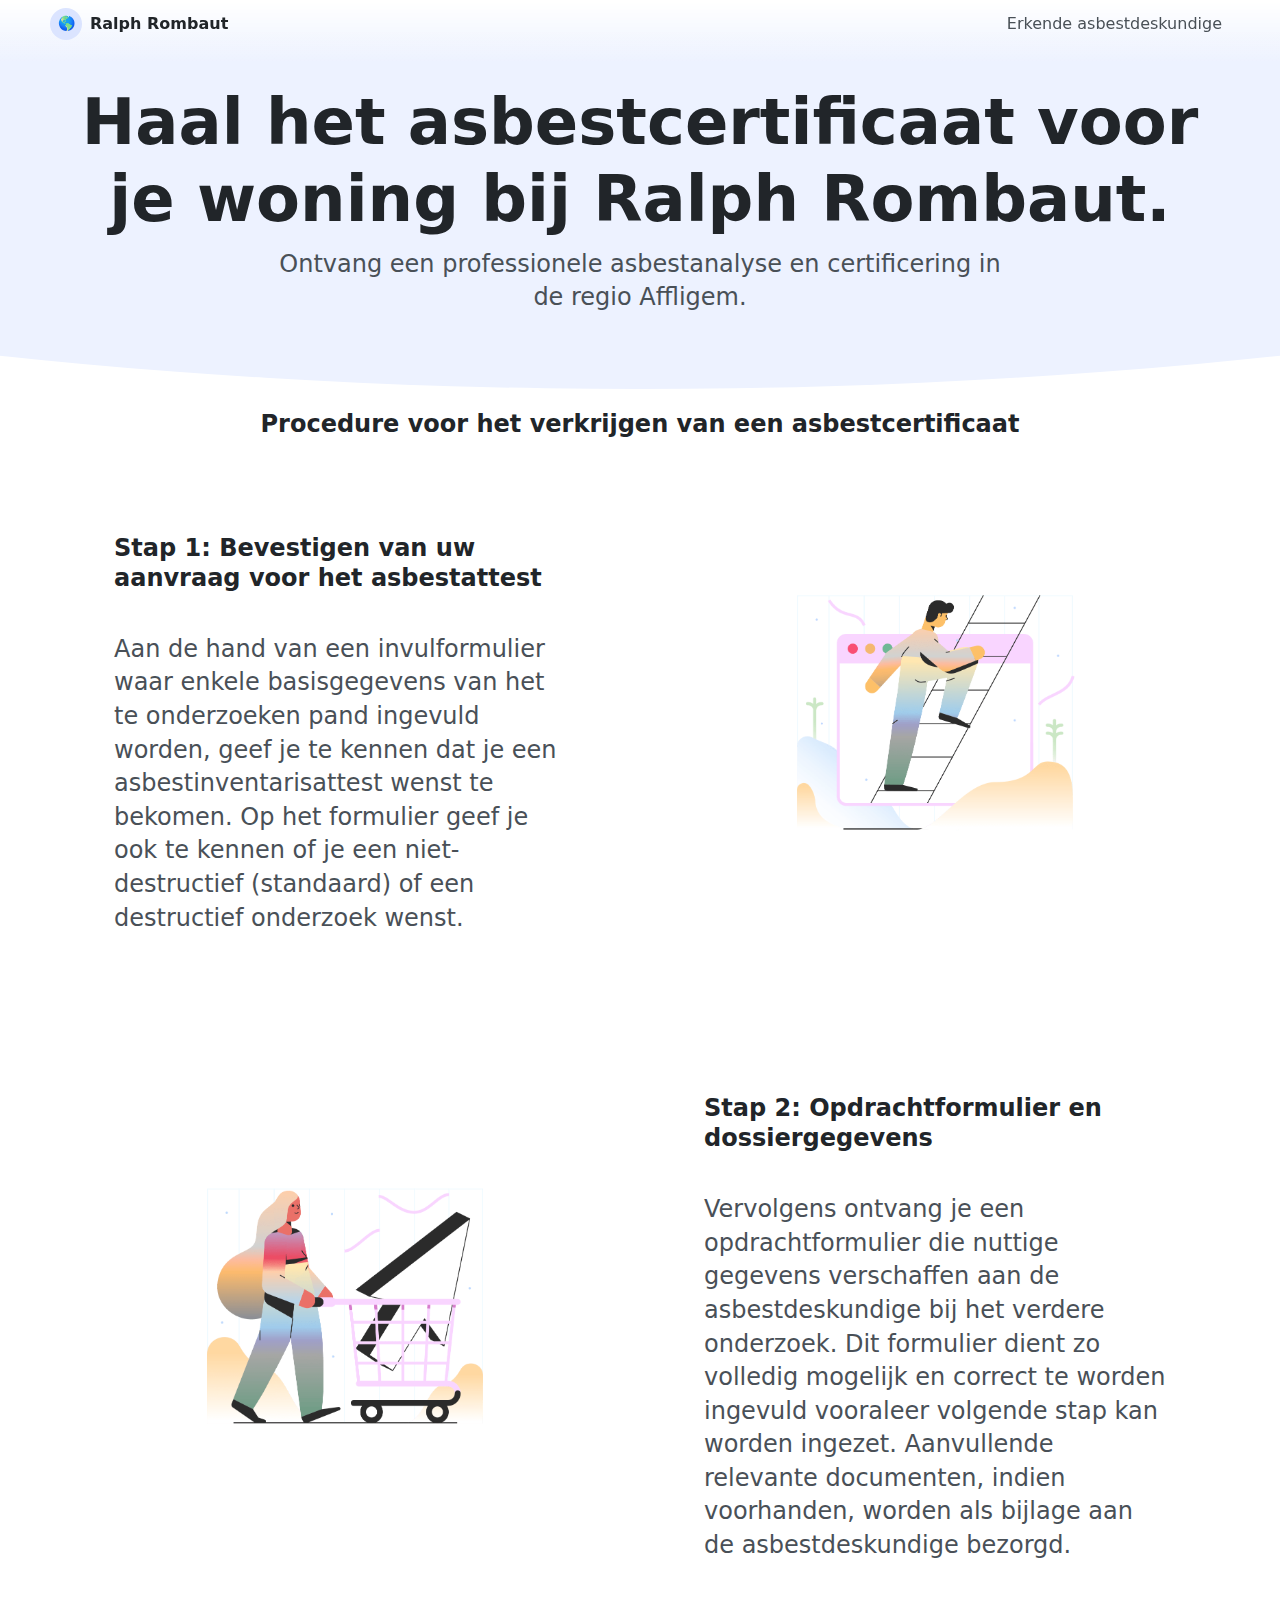
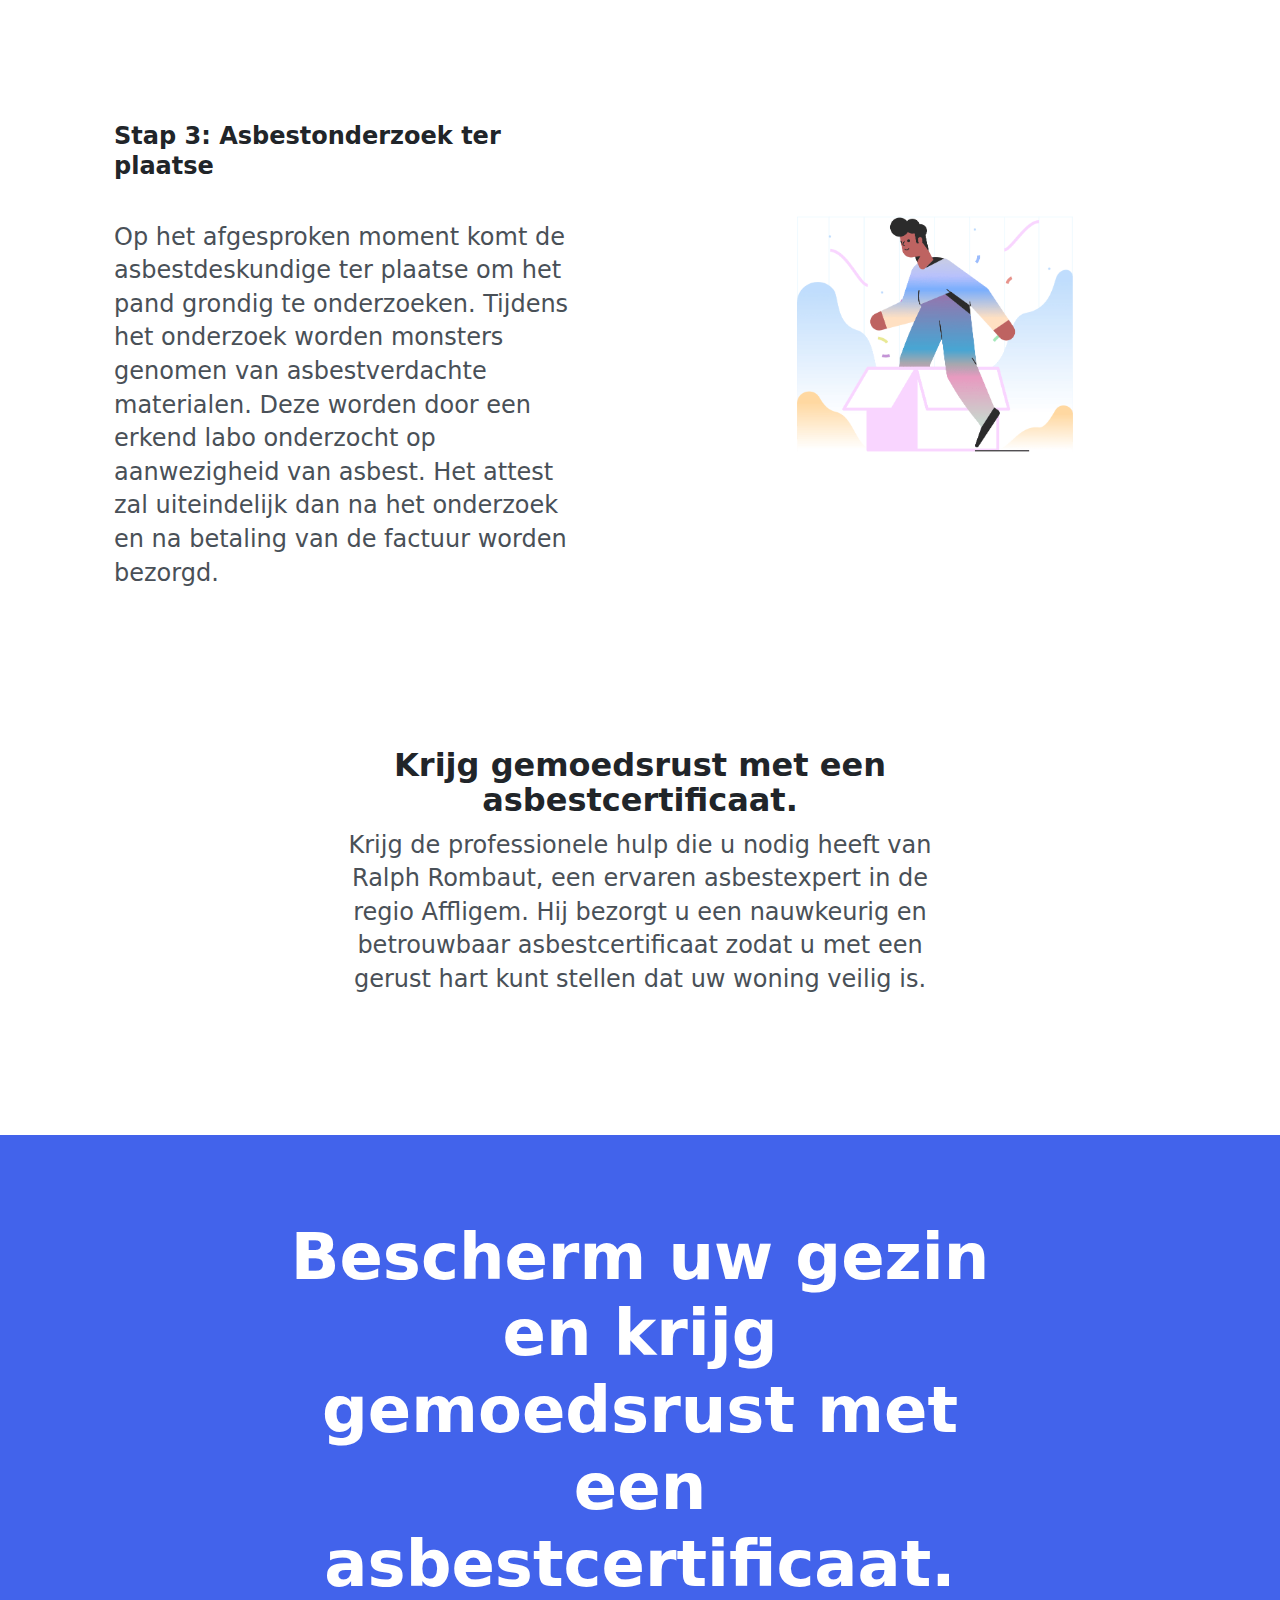
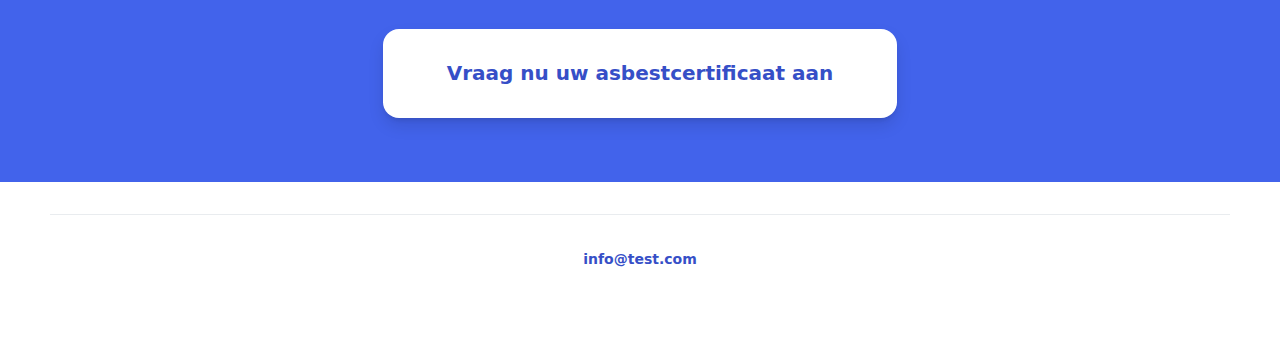
==== index.html @ 972508b3 "Initial commit" ====
<!DOCTYPE html>
<html
  data-wf-page="5ea1b995c6b4c13faa406a09"
  data-wf-site="5ea1b995c6b4c10f74406a08"
>
  <head>
    <meta charset="utf-8" />
    <title>Ralph Rombaut -- Erkende asbestdeskundige</title>
    <meta
      http-equiv="Content-Security-Policy"
      content="upgrade-insecure-requests"
    />
    <meta
      content="Ontvang een professionele asbestanalyse en certificering van een gecertificeerde deskundige in de regio Affligem."
      name="description"
    />
    <meta
      content="Ralph Rombaut -- Erkende asbestdeskundige"
      property="og:title"
    />
    <meta
      content="Ontvang een professionele asbestanalyse en certificering van een gecertificeerde deskundige in de regio Affligem."
      property="og:description"
    />
    <meta content="width=device-width, initial-scale=1" name="viewport" />
    <meta content="Webflow" name="generator" />
    <link href="./css/normalize.css" rel="stylesheet" type="text/css" />
    <link href="./css/webflow.css" rel="stylesheet" type="text/css" />
    <link
      href="./css/lander-409e35.webflow.css"
      rel="stylesheet"
      type="text/css"
    />
    <script type="text/javascript">
      !(function (o, c) {
        var n = c.documentElement,
          t = " w-mod-";
        (n.className += t + "js"),
          ("ontouchstart" in o ||
            (o.DocumentTouch && c instanceof DocumentTouch)) &&
            (n.className += t + "touch");
      })(window, document);
    </script>
    <link href="./images/favicon.png" rel="shortcut icon" type="image/x-icon" />
    <link href="./images/webclip.png" rel="apple-touch-icon" />
    <script src="js/feather.js"></script>
  </head>
  <body>
    <header class="nav">
      <div class="container">
        <div class="row items-center mb-lg">
          <div class="column align-left">
            <a href="#" aria-current="page" class="w-inline-block w--current">
              <div class="logo">
                <span class="emoji mr-md">🌎</span> Ralph Rombaut
              </div>
            </a>
          </div>
          <div class="column align-right">
            <div class="row items-center mr-md">Erkende asbestdeskundige</div>
          </div>
        </div>
      </div>
    </header>
    <div class="section overflow-hidden">
      <div class="container mt-2xl mb-2xl">
        <div class="row">
          <div class="column align-center">
            <h1 class="test-giga text-center">
              Haal het asbestcertificaat voor je woning bij Ralph Rombaut.
            </h1>
            <p class="text-lg text-center max-w-lg">
              Ontvang een professionele asbestanalyse en certificering in de
              regio Affligem.
            </p>
          </div>
        </div>
      </div>
      <div class="circle"></div>
    </div>
    <div class="section">
      <!-- <img
        src="http://api.writesonic.com/static/images/product-shot.png"
        srcset="
          http://api.writesonic.com/static/images/product-shot-p-500.png   500w,
          http://api.writesonic.com/static/images/product-shot-p-800.png   800w,
          http://api.writesonic.com/static/images/product-shot-p-1080.png 1080w,
          http://api.writesonic.com/static/images/product-shot.png        1521w
        "
        sizes="(max-width: 479px) 93vw, (max-width: 767px) 94vw, 720px"
        data-w-id="a4177896-a5e5-6c6a-0980-01ce8ea2054a"
        style="opacity: 0"
        alt=""
        class="product-shot"
      /> -->
    </div>
    <div class="section">
      <h3 class="test-lg text-center">
        Procedure voor het verkrijgen van een asbestcertificaat
      </h3>
      <div class="container">
        <div class="row items-center v-t">
          <div class="column align-left p-2xl">
            <h3 class="max-w-lg">
              Stap 1: Bevestigen van uw aanvraag voor het asbestattest
            </h3>
            <h2 class="max-w-lg"></h2>
            <p class="text-lg">
              Aan de hand van een invulformulier waar enkele basisgegevens van
              het te onderzoeken pand ingevuld worden, geef je te kennen dat je
              een asbestinventarisattest wenst te bekomen. Op het formulier geef
              je ook te kennen of je een niet-destructief (standaard) of een
              destructief onderzoek wenst.
            </p>
          </div>
          <div class="column align-center p-2xl">
            <img
              src="./images/marginalia-coming-soon.png"
              alt=""
              class="feature-card"
            />
          </div>
        </div>
        <div class="row reverse items-center v-t">
          <div class="column align-left p-2xl">
            <h3 class="max-w-lg">
              Stap 2: Opdrachtformulier en dossiergegevens
            </h3>
            <h2 class="max-w-lg"></h2>
            <p class="text-lg">
              Vervolgens ontvang je een opdrachtformulier die nuttige gegevens
              verschaffen aan de asbestdeskundige bij het verdere onderzoek. Dit
              formulier dient zo volledig mogelijk en correct te worden ingevuld
              vooraleer volgende stap kan worden ingezet. Aanvullende relevante
              documenten, indien voorhanden, worden als bijlage aan de
              asbestdeskundige bezorgd.
            </p>
          </div>
          <div class="column align-center p-2xl">
            <img
              src="./images/marginalia-online-shopping.png"
              alt=""
              class="feature-card"
            />
          </div>
        </div>
        <div class="row items-center v-t">
          <div class="column align-left p-2xl">
            <h3 class="max-w-lg">Stap 3: Asbestonderzoek ter plaatse</h3>
            <h2 class="max-w-lg"></h2>
            <p class="text-lg">
              Op het afgesproken moment komt de asbestdeskundige ter plaatse om
              het pand grondig te onderzoeken. Tijdens het onderzoek worden
              monsters genomen van asbestverdachte materialen. Deze worden door
              een erkend labo onderzocht op aanwezigheid van asbest. Het attest
              zal uiteindelijk dan na het onderzoek en na betaling van de
              factuur worden bezorgd.
            </p>
          </div>
          <div class="column align-center p-2xl">
            <img
              src="./images/marginalia-order-complete.png"
              alt=""
              class="feature-card"
            />
          </div>
        </div>
      </div>
    </div>
    <div class="section">
      <div class="container mt-2xl mb-2xl">
        <div class="row">
          <div class="column align-center">
            <h2 class="max-w-lg text-center">
              Krijg gemoedsrust met een asbestcertificaat.
            </h2>
            <p class="text-lg text-center max-w-md">
              Krijg de professionele hulp die u nodig heeft van Ralph Rombaut,
              een ervaren asbestexpert in de regio Affligem. Hij bezorgt u een
              nauwkeurig en betrouwbaar asbestcertificaat zodat u met een gerust
              hart kunt stellen dat uw woning veilig is.
            </p>
          </div>
        </div>
      </div>
    </div>
    <div class="section main mt-2xl">
      <div class="container mt-2xl mb-2xl">
        <div class="row items-center">
          <div class="column align-center">
            <h1 class="max-w-lg text-giga text-center text-white">
              Bescherm uw gezin en krijg gemoedsrust met een asbestcertificaat.
            </h1>
            <a href="offerte.html" class="button xl main white mt-lg w-button">
              Vraag nu uw asbestcertificaat aan</a
            >
          </div>
        </div>
      </div>
    </div>
    <div class="section pb-2xl-m">
      <div class="container mb-2xl">
        <div class="border-t mt-xl">
          <div class="row mt-xl v-l">
            <div class="column align-center">
              <div class="muted text-sm">
                <a href="mailto: info@test.com">info@test.com</a>
              </div>
            </div>
          </div>
        </div>
      </div>
    </div>
    <script src="./js/jquery.js" type="text/javascript"></script>
    <script src="./js/webflow.js" type="text/javascript"></script>
    <script>
      feather.replace();
    </script>
  </body>
</html>
---- css/webflow.css ----
@font-face {
  font-family: 'webflow-icons';
  src: url("[data-uri]") format('truetype');
  font-weight: normal;
  font-style: normal;
}
[class^="w-icon-"],
[class*=" w-icon-"] {
  /* use !important to prevent issues with browser extensions that change fonts */
  font-family: 'webflow-icons' !important;
  speak: none;
  font-style: normal;
  font-weight: normal;
  font-variant: normal;
  text-transform: none;
  line-height: 1;
  /* Better Font Rendering =========== */
  -webkit-font-smoothing: antialiased;
  -moz-osx-font-smoothing: grayscale;
}
.w-icon-slider-right:before {
  content: "\e600";
}
.w-icon-slider-left:before {
  content: "\e601";
}
.w-icon-nav-menu:before {
  content: "\e602";
}
.w-icon-arrow-down:before,
.w-icon-dropdown-toggle:before {
  content: "\e603";
}
.w-icon-file-upload-remove:before {
  content: "\e900";
}
.w-icon-file-upload-icon:before {
  content: "\e903";
}
* {
  -webkit-box-sizing: border-box;
  -moz-box-sizing: border-box;
  box-sizing: border-box;
}
html {
  height: 100%;
}
body {
  margin: 0;
  min-height: 100%;
  background-color: #fff;
  font-family: Arial, sans-serif;
  font-size: 14px;
  line-height: 20px;
  color: #333;
}
img {
  max-width: 100%;
  vertical-align: middle;
  display: inline-block;
}
html.w-mod-touch * {
  background-attachment: scroll !important;
}
.w-block {
  display: block;
}
.w-inline-block {
  max-width: 100%;
  display: inline-block;
}
.w-clearfix:before,
.w-clearfix:after {
  content: " ";
  display: table;
  grid-column-start: 1;
  grid-row-start: 1;
  grid-column-end: 2;
  grid-row-end: 2;
}
.w-clearfix:after {
  clear: both;
}
.w-hidden {
  display: none;
}
.w-button {
  display: inline-block;
  padding: 9px 15px;
  background-color: #3898EC;
  color: white;
  border: 0;
  line-height: inherit;
  text-decoration: none;
  cursor: pointer;
  border-radius: 0;
}
input.w-button {
  -webkit-appearance: button;
}
html[data-w-dynpage] [data-w-cloak] {
  color: transparent !important;
}
.w-webflow-badge,
.w-webflow-badge * {
  position: static;
  left: auto;
  top: auto;
  right: auto;
  bottom: auto;
  z-index: auto;
  display: block;
  visibility: visible;
  overflow: visible;
  overflow-x: visible;
  overflow-y: visible;
  box-sizing: border-box;
  width: auto;
  height: auto;
  max-height: none;
  max-width: none;
  min-height: 0;
  min-width: 0;
  margin: 0;
  padding: 0;
  float: none;
  clear: none;
  border: 0 none transparent;
  border-radius: 0;
  background: none;
  background-image: none;
  background-position: 0% 0%;
  background-size: auto auto;
  background-repeat: repeat;
  background-origin: padding-box;
  background-clip: border-box;
  background-attachment: scroll;
  background-color: transparent;
  box-shadow: none;
  opacity: 1.0;
  transform: none;
  transition: none;
  direction: ltr;
  font-family: inherit;
  font-weight: inherit;
  color: inherit;
  font-size: inherit;
  line-height: inherit;
  font-style: inherit;
  font-variant: inherit;
  text-align: inherit;
  letter-spacing: inherit;
  text-decoration: inherit;
  text-indent: 0;
  text-transform: inherit;
  list-style-type: disc;
  text-shadow: none;
  font-smoothing: auto;
  vertical-align: baseline;
  cursor: inherit;
  white-space: inherit;
  word-break: normal;
  word-spacing: normal;
  word-wrap: normal;
}
.w-webflow-badge {
  position: fixed !important;
  display: inline-block !important;
  visibility: visible !important;
  opacity: 1 !important;
  z-index: 2147483647 !important;
  top: auto !important;
  right: 12px !important;
  bottom: 12px !important;
  left: auto !important;
  color: #AAADB0 !important;
  background-color: #fff !important;
  border-radius: 3px !important;
  padding: 6px 8px 6px 6px !important;
  font-size: 12px !important;
  opacity: 1.0 !important;
  line-height: 14px !important;
  text-decoration: none !important;
  transform: none !important;
  margin: 0 !important;
  width: auto !important;
  height: auto !important;
  overflow: visible !important;
  white-space: nowrap;
  box-shadow: 0 0 0 1px rgba(0, 0, 0, 0.1), 0px 1px 3px rgba(0, 0, 0, 0.1);
  cursor: pointer;
}
.w-webflow-badge > img {
  display: inline-block !important;
  visibility: visible !important;
  opacity: 1 !important;
  vertical-align: middle !important;
}
h1,
h2,
h3,
h4,
h5,
h6 {
  font-weight: bold;
  margin-bottom: 10px;
}
h1 {
  font-size: 38px;
  line-height: 44px;
  margin-top: 20px;
}
h2 {
  font-size: 32px;
  line-height: 36px;
  margin-top: 20px;
}
h3 {
  font-size: 24px;
  line-height: 30px;
  margin-top: 20px;
}
h4 {
  font-size: 18px;
  line-height: 24px;
  margin-top: 10px;
}
h5 {
  font-size: 14px;
  line-height: 20px;
  margin-top: 10px;
}
h6 {
  font-size: 12px;
  line-height: 18px;
  margin-top: 10px;
}
p {
  margin-top: 0;
  margin-bottom: 10px;
}
blockquote {
  margin: 0 0 10px 0;
  padding: 10px 20px;
  border-left: 5px solid #E2E2E2;
  font-size: 18px;
  line-height: 22px;
}
figure {
  margin: 0;
  margin-bottom: 10px;
}
figcaption {
  margin-top: 5px;
  text-align: center;
}
ul,
ol {
  margin-top: 0px;
  margin-bottom: 10px;
  padding-left: 40px;
}
.w-list-unstyled {
  padding-left: 0;
  list-style: none;
}
.w-embed:before,
.w-embed:after {
  content: " ";
  display: table;
  grid-column-start: 1;
  grid-row-start: 1;
  grid-column-end: 2;
  grid-row-end: 2;
}
.w-embed:after {
  clear: both;
}
.w-video {
  width: 100%;
  position: relative;
  padding: 0;
}
.w-video iframe,
.w-video object,
.w-video embed {
  position: absolute;
  top: 0;
  left: 0;
  width: 100%;
  height: 100%;
}
fieldset {
  padding: 0;
  margin: 0;
  border: 0;
}
button,
html input[type="button"],
input[type="reset"] {
  border: 0;
  cursor: pointer;
  -webkit-appearance: button;
}
.w-form {
  margin: 0 0 15px;
}
.w-form-done {
  display: none;
  padding: 20px;
  text-align: center;
  background-color: #dddddd;
}
.w-form-fail {
  display: none;
  margin-top: 10px;
  padding: 10px;
  background-color: #ffdede;
}
label {
  display: block;
  margin-bottom: 5px;
  font-weight: bold;
}
.w-input,
.w-select {
  display: block;
  width: 100%;
  height: 38px;
  padding: 8px 12px;
  margin-bottom: 10px;
  font-size: 14px;
  line-height: 1.428571429;
  color: #333333;
  vertical-align: middle;
  background-color: #ffffff;
  border: 1px solid #cccccc;
}
.w-input:-moz-placeholder,
.w-select:-moz-placeholder {
  color: #999;
}
.w-input::-moz-placeholder,
.w-select::-moz-placeholder {
  color: #999;
  opacity: 1;
}
.w-input:-ms-input-placeholder,
.w-select:-ms-input-placeholder {
  color: #999;
}
.w-input::-webkit-input-placeholder,
.w-select::-webkit-input-placeholder {
  color: #999;
}
.w-input:focus,
.w-select:focus {
  border-color: #3898EC;
  outline: 0;
}
.w-input[disabled],
.w-select[disabled],
.w-input[readonly],
.w-select[readonly],
fieldset[disabled] .w-input,
fieldset[disabled] .w-select {
  cursor: not-allowed;
  background-color: #eeeeee;
}
textarea.w-input,
textarea.w-select {
  height: auto;
}
.w-select {
  background-color: #f3f3f3;
}
.w-select[multiple] {
  height: auto;
}
.w-form-label {
  display: inline-block;
  cursor: pointer;
  font-weight: normal;
  margin-bottom: 0px;
}
.w-radio {
  display: block;
  margin-bottom: 5px;
  padding-left: 20px;
}
.w-radio:before,
.w-radio:after {
  content: " ";
  display: table;
  grid-column-start: 1;
  grid-row-start: 1;
  grid-column-end: 2;
  grid-row-end: 2;
}
.w-radio:after {
  clear: both;
}
.w-radio-input {
  margin: 4px 0 0;
  margin-top: 1px \9;
  line-height: normal;
  float: left;
  margin-left: -20px;
}
.w-radio-input {
  margin-top: 3px;
}
.w-file-upload {
  display: block;
  margin-bottom: 10px;
}
.w-file-upload-input {
  width: 0.1px;
  height: 0.1px;
  opacity: 0;
  overflow: hidden;
  position: absolute;
  z-index: -100;
}
.w-file-upload-default,
.w-file-upload-uploading,
.w-file-upload-success {
  display: inline-block;
  color: #333333;
}
.w-file-upload-error {
  display: block;
  margin-top: 10px;
}
.w-file-upload-default.w-hidden,
.w-file-upload-uploading.w-hidden,
.w-file-upload-error.w-hidden,
.w-file-upload-success.w-hidden {
  display: none;
}
.w-file-upload-uploading-btn {
  display: flex;
  font-size: 14px;
  font-weight: normal;
  cursor: pointer;
  margin: 0;
  padding: 8px 12px;
  border: 1px solid #cccccc;
  background-color: #fafafa;
}
.w-file-upload-file {
  display: flex;
  flex-grow: 1;
  justify-content: space-between;
  margin: 0;
  padding: 8px 9px 8px 11px;
  border: 1px solid #cccccc;
  background-color: #fafafa;
}
.w-file-upload-file-name {
  font-size: 14px;
  font-weight: normal;
  display: block;
}
.w-file-remove-link {
  margin-top: 3px;
  margin-left: 10px;
  width: auto;
  height: auto;
  padding: 3px;
  display: block;
  cursor: pointer;
}
.w-icon-file-upload-remove {
  margin: auto;
  font-size: 10px;
}
.w-file-upload-error-msg {
  display: inline-block;
  color: #ea384c;
  padding: 2px 0;
}
.w-file-upload-info {
  display: inline-block;
  line-height: 38px;
  padding: 0 12px;
}
.w-file-upload-label {
  display: inline-block;
  font-size: 14px;
  font-weight: normal;
  cursor: pointer;
  margin: 0;
  padding: 8px 12px;
  border: 1px solid #cccccc;
  background-color: #fafafa;
}
.w-icon-file-upload-icon,
.w-icon-file-upload-uploading {
  display: inline-block;
  margin-right: 8px;
  width: 20px;
}
.w-icon-file-upload-uploading {
  height: 20px;
}
.w-container {
  margin-left: auto;
  margin-right: auto;
  max-width: 940px;
}
.w-container:before,
.w-container:after {
  content: " ";
  display: table;
  grid-column-start: 1;
  grid-row-start: 1;
  grid-column-end: 2;
  grid-row-end: 2;
}
.w-container:after {
  clear: both;
}
.w-container .w-row {
  margin-left: -10px;
  margin-right: -10px;
}
.w-row:before,
.w-row:after {
  content: " ";
  display: table;
  grid-column-start: 1;
  grid-row-start: 1;
  grid-column-end: 2;
  grid-row-end: 2;
}
.w-row:after {
  clear: both;
}
.w-row .w-row {
  margin-left: 0;
  margin-right: 0;
}
.w-col {
  position: relative;
  float: left;
  width: 100%;
  min-height: 1px;
  padding-left: 10px;
  padding-right: 10px;
}
.w-col .w-col {
  padding-left: 0;
  padding-right: 0;
}
.w-col-1 {
  width: 8.33333333%;
}
.w-col-2 {
  width: 16.66666667%;
}
.w-col-3 {
  width: 25%;
}
.w-col-4 {
  width: 33.33333333%;
}
.w-col-5 {
  width: 41.66666667%;
}
.w-col-6 {
  width: 50%;
}
.w-col-7 {
  width: 58.33333333%;
}
.w-col-8 {
  width: 66.66666667%;
}
.w-col-9 {
  width: 75%;
}
.w-col-10 {
  width: 83.33333333%;
}
.w-col-11 {
  width: 91.66666667%;
}
.w-col-12 {
  width: 100%;
}
.w-hidden-main {
  display: none !important;
}
@media screen and (max-width: 991px) {
  .w-container {
    max-width: 728px;
  }
  .w-hidden-main {
    display: inherit !important;
  }
  .w-hidden-medium {
    display: none !important;
  }
  .w-col-medium-1 {
    width: 8.33333333%;
  }
  .w-col-medium-2 {
    width: 16.66666667%;
  }
  .w-col-medium-3 {
    width: 25%;
  }
  .w-col-medium-4 {
    width: 33.33333333%;
  }
  .w-col-medium-5 {
    width: 41.66666667%;
  }
  .w-col-medium-6 {
    width: 50%;
  }
  .w-col-medium-7 {
    width: 58.33333333%;
  }
  .w-col-medium-8 {
    width: 66.66666667%;
  }
  .w-col-medium-9 {
    width: 75%;
  }
  .w-col-medium-10 {
    width: 83.33333333%;
  }
  .w-col-medium-11 {
    width: 91.66666667%;
  }
  .w-col-medium-12 {
    width: 100%;
  }
  .w-col-stack {
    width: 100%;
    left: auto;
    right: auto;
  }
}
@media screen and (max-width: 767px) {
  .w-hidden-main {
    display: inherit !important;
  }
  .w-hidden-medium {
    display: inherit !important;
  }
  .w-hidden-small {
    display: none !important;
  }
  .w-row,
  .w-container .w-row {
    margin-left: 0;
    margin-right: 0;
  }
  .w-col {
    width: 100%;
    left: auto;
    right: auto;
  }
  .w-col-small-1 {
    width: 8.33333333%;
  }
  .w-col-small-2 {
    width: 16.66666667%;
  }
  .w-col-small-3 {
    width: 25%;
  }
  .w-col-small-4 {
    width: 33.33333333%;
  }
  .w-col-small-5 {
    width: 41.66666667%;
  }
  .w-col-small-6 {
    width: 50%;
  }
  .w-col-small-7 {
    width: 58.33333333%;
  }
  .w-col-small-8 {
    width: 66.66666667%;
  }
  .w-col-small-9 {
    width: 75%;
  }
  .w-col-small-10 {
    width: 83.33333333%;
  }
  .w-col-small-11 {
    width: 91.66666667%;
  }
  .w-col-small-12 {
    width: 100%;
  }
}
@media screen and (max-width: 479px) {
  .w-container {
    max-width: none;
  }
  .w-hidden-main {
    display: inherit !important;
  }
  .w-hidden-medium {
    display: inherit !important;
  }
  .w-hidden-small {
    display: inherit !important;
  }
  .w-hidden-tiny {
    display: none !important;
  }
  .w-col {
    width: 100%;
  }
  .w-col-tiny-1 {
    width: 8.33333333%;
  }
  .w-col-tiny-2 {
    width: 16.66666667%;
  }
  .w-col-tiny-3 {
    width: 25%;
  }
  .w-col-tiny-4 {
    width: 33.33333333%;
  }
  .w-col-tiny-5 {
    width: 41.66666667%;
  }
  .w-col-tiny-6 {
    width: 50%;
  }
  .w-col-tiny-7 {
    width: 58.33333333%;
  }
  .w-col-tiny-8 {
    width: 66.66666667%;
  }
  .w-col-tiny-9 {
    width: 75%;
  }
  .w-col-tiny-10 {
    width: 83.33333333%;
  }
  .w-col-tiny-11 {
    width: 91.66666667%;
  }
  .w-col-tiny-12 {
    width: 100%;
  }
}
.w-widget {
  position: relative;
}
.w-widget-map {
  width: 100%;
  height: 400px;
}
.w-widget-map label {
  width: auto;
  display: inline;
}
.w-widget-map img {
  max-width: inherit;
}
.w-widget-map .gm-style-iw {
  text-align: center;
}
.w-widget-map .gm-style-iw > button {
  display: none !important;
}
.w-widget-twitter {
  overflow: hidden;
}
.w-widget-twitter-count-shim {
  display: inline-block;
  vertical-align: top;
  position: relative;
  width: 28px;
  height: 20px;
  text-align: center;
  background: white;
  border: #758696 solid 1px;
  border-radius: 3px;
}
.w-widget-twitter-count-shim * {
  pointer-events: none;
  -webkit-user-select: none;
  -moz-user-select: none;
  -ms-user-select: none;
  user-select: none;
}
.w-widget-twitter-count-shim .w-widget-twitter-count-inner {
  position: relative;
  font-size: 15px;
  line-height: 12px;
  text-align: center;
  color: #999;
  font-family: serif;
}
.w-widget-twitter-count-shim .w-widget-twitter-count-clear {
  position: relative;
  display: block;
}
.w-widget-twitter-count-shim.w--large {
  width: 36px;
  height: 28px;
}
.w-widget-twitter-count-shim.w--large .w-widget-twitter-count-inner {
  font-size: 18px;
  line-height: 18px;
}
.w-widget-twitter-count-shim:not(.w--vertical) {
  margin-left: 5px;
  margin-right: 8px;
}
.w-widget-twitter-count-shim:not(.w--vertical).w--large {
  margin-left: 6px;
}
.w-widget-twitter-count-shim:not(.w--vertical):before,
.w-widget-twitter-count-shim:not(.w--vertical):after {
  top: 50%;
  left: 0;
  border: solid transparent;
  content: " ";
  height: 0;
  width: 0;
  position: absolute;
  pointer-events: none;
}
.w-widget-twitter-count-shim:not(.w--vertical):before {
  border-color: rgba(117, 134, 150, 0);
  border-right-color: #5d6c7b;
  border-width: 4px;
  margin-left: -9px;
  margin-top: -4px;
}
.w-widget-twitter-count-shim:not(.w--vertical).w--large:before {
  border-width: 5px;
  margin-left: -10px;
  margin-top: -5px;
}
.w-widget-twitter-count-shim:not(.w--vertical):after {
  border-color: rgba(255, 255, 255, 0);
  border-right-color: white;
  border-width: 4px;
  margin-left: -8px;
  margin-top: -4px;
}
.w-widget-twitter-count-shim:not(.w--vertical).w--large:after {
  border-width: 5px;
  margin-left: -9px;
  margin-top: -5px;
}
.w-widget-twitter-count-shim.w--vertical {
  width: 61px;
  height: 33px;
  margin-bottom: 8px;
}
.w-widget-twitter-count-shim.w--vertical:before,
.w-widget-twitter-count-shim.w--vertical:after {
  top: 100%;
  left: 50%;
  border: solid transparent;
  content: " ";
  height: 0;
  width: 0;
  position: absolute;
  pointer-events: none;
}
.w-widget-twitter-count-shim.w--vertical:before {
  border-color: rgba(117, 134, 150, 0);
  border-top-color: #5d6c7b;
  border-width: 5px;
  margin-left: -5px;
}
.w-widget-twitter-count-shim.w--vertical:after {
  border-color: rgba(255, 255, 255, 0);
  border-top-color: white;
  border-width: 4px;
  margin-left: -4px;
}
.w-widget-twitter-count-shim.w--vertical .w-widget-twitter-count-inner {
  font-size: 18px;
  line-height: 22px;
}
.w-widget-twitter-count-shim.w--vertical.w--large {
  width: 76px;
}
.w-widget-gplus {
  overflow: hidden;
}
.w-background-video {
  position: relative;
  overflow: hidden;
  height: 500px;
  color: white;
}
.w-background-video > video {
  background-size: cover;
  background-position: 50% 50%;
  position: absolute;
  margin: auto;
  width: 100%;
  height: 100%;
  right: -100%;
  bottom: -100%;
  top: -100%;
  left: -100%;
  object-fit: cover;
  z-index: -100;
}
.w-background-video > video::-webkit-media-controls-start-playback-button {
  display: none !important;
  -webkit-appearance: none;
}
.w-slider {
  position: relative;
  height: 300px;
  text-align: center;
  background: #dddddd;
  clear: both;
  -webkit-tap-highlight-color: rgba(0, 0, 0, 0);
  tap-highlight-color: rgba(0, 0, 0, 0);
}
.w-slider-mask {
  position: relative;
  display: block;
  overflow: hidden;
  z-index: 1;
  left: 0;
  right: 0;
  height: 100%;
  white-space: nowrap;
}
.w-slide {
  position: relative;
  display: inline-block;
  vertical-align: top;
  width: 100%;
  height: 100%;
  white-space: normal;
  text-align: left;
}
.w-slider-nav {
  position: absolute;
  z-index: 2;
  top: auto;
  right: 0;
  bottom: 0;
  left: 0;
  margin: auto;
  padding-top: 10px;
  height: 40px;
  text-align: center;
  -webkit-tap-highlight-color: rgba(0, 0, 0, 0);
  tap-highlight-color: rgba(0, 0, 0, 0);
}
.w-slider-nav.w-round > div {
  border-radius: 100%;
}
.w-slider-nav.w-num > div {
  width: auto;
  height: auto;
  padding: 0.2em 0.5em;
  font-size: inherit;
  line-height: inherit;
}
.w-slider-nav.w-shadow > div {
  box-shadow: 0 0 3px rgba(51, 51, 51, 0.4);
}
.w-slider-nav-invert {
  color: #fff;
}
.w-slider-nav-invert > div {
  background-color: rgba(34, 34, 34, 0.4);
}
.w-slider-nav-invert > div.w-active {
  background-color: #222;
}
.w-slider-dot {
  position: relative;
  display: inline-block;
  width: 1em;
  height: 1em;
  background-color: rgba(255, 255, 255, 0.4);
  cursor: pointer;
  margin: 0 3px 0.5em;
  transition: background-color 100ms, color 100ms;
}
.w-slider-dot.w-active {
  background-color: #fff;
}
.w-slider-arrow-left,
.w-slider-arrow-right {
  position: absolute;
  width: 80px;
  top: 0;
  right: 0;
  bottom: 0;
  left: 0;
  margin: auto;
  cursor: pointer;
  overflow: hidden;
  color: white;
  font-size: 40px;
  -webkit-tap-highlight-color: rgba(0, 0, 0, 0);
  tap-highlight-color: rgba(0, 0, 0, 0);
  -webkit-user-select: none;
  -moz-user-select: none;
  -ms-user-select: none;
  user-select: none;
}
.w-slider-arrow-left [class^="w-icon-"],
.w-slider-arrow-right [class^="w-icon-"],
.w-slider-arrow-left [class*=" w-icon-"],
.w-slider-arrow-right [class*=" w-icon-"] {
  position: absolute;
}
.w-slider-arrow-left {
  z-index: 3;
  right: auto;
}
.w-slider-arrow-right {
  z-index: 4;
  left: auto;
}
.w-icon-slider-left,
.w-icon-slider-right {
  top: 0;
  right: 0;
  bottom: 0;
  left: 0;
  margin: auto;
  width: 1em;
  height: 1em;
}
.w-dropdown {
  display: inline-block;
  position: relative;
  text-align: left;
  margin-left: auto;
  margin-right: auto;
  z-index: 900;
}
.w-dropdown-btn,
.w-dropdown-toggle,
.w-dropdown-link {
  position: relative;
  vertical-align: top;
  text-decoration: none;
  color: #222222;
  padding: 20px;
  text-align: left;
  margin-left: auto;
  margin-right: auto;
  white-space: nowrap;
}
.w-dropdown-toggle {
  -webkit-user-select: none;
  -moz-user-select: none;
  -ms-user-select: none;
  user-select: none;
  display: inline-block;
  cursor: pointer;
  padding-right: 40px;
}
.w-icon-dropdown-toggle {
  position: absolute;
  top: 0;
  right: 0;
  bottom: 0;
  margin: auto;
  margin-right: 20px;
  width: 1em;
  height: 1em;
}
.w-dropdown-list {
  position: absolute;
  background: #dddddd;
  display: none;
  min-width: 100%;
}
.w-dropdown-list.w--open {
  display: block;
}
.w-dropdown-link {
  padding: 10px 20px;
  display: block;
  color: #222222;
}
.w-dropdown-link.w--current {
  color: #0082f3;
}
@media screen and (max-width: 767px) {
  .w-nav-brand {
    padding-left: 10px;
  }
}
/**
 * ## Note
 * Safari (on both iOS and OS X) does not handle viewport units (vh, vw) well.
 * For example percentage units do not work on descendants of elements that
 * have any dimensions expressed in viewport units. It also doesn’t handle them at
 * all in `calc()`.
 */
/**
 * Wrapper around all lightbox elements
 *
 * 1. Since the lightbox can receive focus, IE also gives it an outline.
 * 2. Fixes flickering on Chrome when a transition is in progress
 *    underneath the lightbox.
 */
.w-lightbox-backdrop {
  color: #000;
  cursor: auto;
  font-family: serif;
  font-size: medium;
  font-style: normal;
  font-variant: normal;
  font-weight: normal;
  letter-spacing: normal;
  line-height: normal;
  list-style: disc;
  text-align: start;
  text-indent: 0;
  text-shadow: none;
  text-transform: none;
  visibility: visible;
  white-space: normal;
  word-break: normal;
  word-spacing: normal;
  word-wrap: normal;
  position: fixed;
  top: 0;
  right: 0;
  bottom: 0;
  left: 0;
  color: #fff;
  font-family: "Helvetica Neue", Helvetica, Ubuntu, "Segoe UI", Verdana, sans-serif;
  font-size: 17px;
  line-height: 1.2;
  font-weight: 300;
  text-align: center;
  background: rgba(0, 0, 0, 0.9);
  z-index: 2000;
  outline: 0;
  /* 1 */
  opacity: 0;
  -webkit-user-select: none;
  -moz-user-select: none;
  -ms-user-select: none;
  -webkit-tap-highlight-color: transparent;
  -webkit-transform: translate(0, 0);
  /* 2 */
}
/**
 * Neat trick to bind the rubberband effect to our canvas instead of the whole
 * document on iOS. It also prevents a bug that causes the document underneath to scroll.
 */
.w-lightbox-backdrop,
.w-lightbox-container {
  height: 100%;
  overflow: auto;
  -webkit-overflow-scrolling: touch;
}
.w-lightbox-content {
  position: relative;
  height: 100vh;
  overflow: hidden;
}
.w-lightbox-view {
  position: absolute;
  width: 100vw;
  height: 100vh;
  opacity: 0;
}
.w-lightbox-view:before {
  content: "";
  height: 100vh;
}
/* .w-lightbox-content */
.w-lightbox-group,
.w-lightbox-group .w-lightbox-view,
.w-lightbox-group .w-lightbox-view:before {
  height: 86vh;
}
.w-lightbox-frame,
.w-lightbox-view:before {
  display: inline-block;
  vertical-align: middle;
}
/*
 * 1. Remove default margin set by user-agent on the <figure> element.
 */
.w-lightbox-figure {
  position: relative;
  margin: 0;
  /* 1 */
}
.w-lightbox-group .w-lightbox-figure {
  cursor: pointer;
}
/**
 * IE adds image dimensions as width and height attributes on the IMG tag,
 * but we need both width and height to be set to auto to enable scaling.
 */
.w-lightbox-img {
  width: auto;
  height: auto;
  max-width: none;
}
/**
 * 1. Reset if style is set by user on "All Images"
 */
.w-lightbox-image {
  display: block;
  float: none;
  /* 1 */
  max-width: 100vw;
  max-height: 100vh;
}
.w-lightbox-group .w-lightbox-image {
  max-height: 86vh;
}
.w-lightbox-caption {
  position: absolute;
  right: 0;
  bottom: 0;
  left: 0;
  padding: .5em 1em;
  background: rgba(0, 0, 0, 0.4);
  text-align: left;
  text-overflow: ellipsis;
  white-space: nowrap;
  overflow: hidden;
}
.w-lightbox-embed {
  position: absolute;
  top: 0;
  right: 0;
  bottom: 0;
  left: 0;
  width: 100%;
  height: 100%;
}
.w-lightbox-control {
  position: absolute;
  top: 0;
  width: 4em;
  background-size: 24px;
  background-repeat: no-repeat;
  background-position: center;
  cursor: pointer;
  -webkit-transition: all .3s;
  transition: all .3s;
}
.w-lightbox-left {
  display: none;
  bottom: 0;
  left: 0;
  /* <svg xmlns="http://www.w3.org/2000/svg" viewBox="-20 0 24 40" width="24" height="40"><g transform="rotate(45)"><path d="m0 0h5v23h23v5h-28z" opacity=".4"/><path d="m1 1h3v23h23v3h-26z" fill="#fff"/></g></svg> */
  background-image: url("[data-uri]");
}
.w-lightbox-right {
  display: none;
  right: 0;
  bottom: 0;
  /* <svg xmlns="http://www.w3.org/2000/svg" viewBox="-4 0 24 40" width="24" height="40"><g transform="rotate(45)"><path d="m0-0h28v28h-5v-23h-23z" opacity=".4"/><path d="m1 1h26v26h-3v-23h-23z" fill="#fff"/></g></svg> */
  background-image: url("[data-uri]");
}
/*
 * Without specifying the with and height inside the SVG, all versions of IE render the icon too small.
 * The bug does not seem to manifest itself if the elements are tall enough such as the above arrows.
 * (http://stackoverflow.com/questions/16092114/background-size-differs-in-internet-explorer)
 */
.w-lightbox-close {
  right: 0;
  height: 2.6em;
  /* <svg xmlns="http://www.w3.org/2000/svg" viewBox="-4 0 18 17" width="18" height="17"><g transform="rotate(45)"><path d="m0 0h7v-7h5v7h7v5h-7v7h-5v-7h-7z" opacity=".4"/><path d="m1 1h7v-7h3v7h7v3h-7v7h-3v-7h-7z" fill="#fff"/></g></svg> */
  background-image: url("[data-uri]");
  background-size: 18px;
}
/**
 * 1. All IE versions add extra space at the bottom without this.
 */
.w-lightbox-strip {
  position: absolute;
  bottom: 0;
  left: 0;
  right: 0;
  padding: 0 1vh;
  line-height: 0;
  /* 1 */
  white-space: nowrap;
  overflow-x: auto;
  overflow-y: hidden;
}
/*
 * 1. We use content-box to avoid having to do `width: calc(10vh + 2vw)`
 *    which doesn’t work in Safari anyway.
 * 2. Chrome renders images pixelated when switching to GPU. Making sure
 *    the parent is also rendered on the GPU (by setting translate3d for
 *    example) fixes this behavior.
 */
.w-lightbox-item {
  display: inline-block;
  width: 10vh;
  padding: 2vh 1vh;
  box-sizing: content-box;
  /* 1 */
  cursor: pointer;
  -webkit-transform: translate3d(0, 0, 0);
  /* 2 */
}
.w-lightbox-active {
  opacity: .3;
}
.w-lightbox-thumbnail {
  position: relative;
  height: 10vh;
  background: #222;
  overflow: hidden;
}
.w-lightbox-thumbnail-image {
  position: absolute;
  top: 0;
  left: 0;
}
.w-lightbox-thumbnail .w-lightbox-tall {
  top: 50%;
  width: 100%;
  -webkit-transform: translate(0, -50%);
  -ms-transform: translate(0, -50%);
  transform: translate(0, -50%);
}
.w-lightbox-thumbnail .w-lightbox-wide {
  left: 50%;
  height: 100%;
  -webkit-transform: translate(-50%, 0);
  -ms-transform: translate(-50%, 0);
  transform: translate(-50%, 0);
}
/*
 * Spinner
 *
 * Absolute pixel values are used to avoid rounding errors that would cause
 * the white spinning element to be misaligned with the track.
 */
.w-lightbox-spinner {
  position: absolute;
  top: 50%;
  left: 50%;
  box-sizing: border-box;
  width: 40px;
  height: 40px;
  margin-top: -20px;
  margin-left: -20px;
  border: 5px solid rgba(0, 0, 0, 0.4);
  border-radius: 50%;
  -webkit-animation: spin .8s infinite linear;
  animation: spin .8s infinite linear;
}
.w-lightbox-spinner:after {
  content: "";
  position: absolute;
  top: -4px;
  right: -4px;
  bottom: -4px;
  left: -4px;
  border: 3px solid transparent;
  border-bottom-color: #fff;
  border-radius: 50%;
}
/*
 * Utility classes
 */
.w-lightbox-hide {
  display: none;
}
.w-lightbox-noscroll {
  overflow: hidden;
}
@media (min-width: 768px) {
  .w-lightbox-content {
    height: 96vh;
    margin-top: 2vh;
  }
  .w-lightbox-view,
  .w-lightbox-view:before {
    height: 96vh;
  }
  /* .w-lightbox-content */
  .w-lightbox-group,
  .w-lightbox-group .w-lightbox-view,
  .w-lightbox-group .w-lightbox-view:before {
    height: 84vh;
  }
  .w-lightbox-image {
    max-width: 96vw;
    max-height: 96vh;
  }
  .w-lightbox-group .w-lightbox-image {
    max-width: 82.3vw;
    max-height: 84vh;
  }
  .w-lightbox-left,
  .w-lightbox-right {
    display: block;
    opacity: .5;
  }
  .w-lightbox-close {
    opacity: .8;
  }
  .w-lightbox-control:hover {
    opacity: 1;
  }
}
.w-lightbox-inactive,
.w-lightbox-inactive:hover {
  opacity: 0;
}
.w-richtext:before,
.w-richtext:after {
  content: " ";
  display: table;
  grid-column-start: 1;
  grid-row-start: 1;
  grid-column-end: 2;
  grid-row-end: 2;
}
.w-richtext:after {
  clear: both;
}
.w-richtext[contenteditable="true"]:before,
.w-richtext[contenteditable="true"]:after {
  white-space: initial;
}
.w-richtext ol,
.w-richtext ul {
  overflow: hidden;
}
.w-richtext .w-richtext-figure-selected.w-richtext-figure-type-video div:after,
.w-richtext .w-richtext-figure-selected[data-rt-type="video"] div:after {
  outline: 2px solid #2895f7;
}
.w-richtext .w-richtext-figure-selected.w-richtext-figure-type-image div,
.w-richtext .w-richtext-figure-selected[data-rt-type="image"] div {
  outline: 2px solid #2895f7;
}
.w-richtext figure.w-richtext-figure-type-video > div:after,
.w-richtext figure[data-rt-type="video"] > div:after {
  content: '';
  position: absolute;
  display: none;
  left: 0;
  top: 0;
  right: 0;
  bottom: 0;
}
.w-richtext figure {
  position: relative;
  max-width: 60%;
}
.w-richtext figure > div:before {
  cursor: default!important;
}
.w-richtext figure img {
  width: 100%;
}
.w-richtext figure figcaption.w-richtext-figcaption-placeholder {
  opacity: 0.6;
}
.w-richtext figure div {
  /* fix incorrectly sized selection border in the data manager */
  font-size: 0px;
  color: transparent;
}
.w-richtext figure.w-richtext-figure-type-image,
.w-richtext figure[data-rt-type="image"] {
  display: table;
}
.w-richtext figure.w-richtext-figure-type-image > div,
.w-richtext figure[data-rt-type="image"] > div {
  display: inline-block;
}
.w-richtext figure.w-richtext-figure-type-image > figcaption,
.w-richtext figure[data-rt-type="image"] > figcaption {
  display: table-caption;
  caption-side: bottom;
}
.w-richtext figure.w-richtext-figure-type-video,
.w-richtext figure[data-rt-type="video"] {
  width: 60%;
  height: 0;
}
.w-richtext figure.w-richtext-figure-type-video iframe,
.w-richtext figure[data-rt-type="video"] iframe {
  position: absolute;
  top: 0;
  left: 0;
  width: 100%;
  height: 100%;
}
.w-richtext figure.w-richtext-figure-type-video > div,
.w-richtext figure[data-rt-type="video"] > div {
  width: 100%;
}
.w-richtext figure.w-richtext-align-center {
  margin-right: auto;
  margin-left: auto;
  clear: both;
}
.w-richtext figure.w-richtext-align-center.w-richtext-figure-type-image > div,
.w-richtext figure.w-richtext-align-center[data-rt-type="image"] > div {
  max-width: 100%;
}
.w-richtext figure.w-richtext-align-normal {
  clear: both;
}
.w-richtext figure.w-richtext-align-fullwidth {
  width: 100%;
  max-width: 100%;
  text-align: center;
  clear: both;
  display: block;
  margin-right: auto;
  margin-left: auto;
}
.w-richtext figure.w-richtext-align-fullwidth > div {
  display: inline-block;
  /* padding-bottom is used for aspect ratios in video figures
      we want the div to inherit that so hover/selection borders in the designer-canvas
      fit right*/
  padding-bottom: inherit;
}
.w-richtext figure.w-richtext-align-fullwidth > figcaption {
  display: block;
}
.w-richtext figure.w-richtext-align-floatleft {
  float: left;
  margin-right: 15px;
  clear: none;
}
.w-richtext figure.w-richtext-align-floatright {
  float: right;
  margin-left: 15px;
  clear: none;
}
.w-nav {
  position: relative;
  background: #dddddd;
  z-index: 1000;
}
.w-nav:before,
.w-nav:after {
  content: " ";
  display: table;
  grid-column-start: 1;
  grid-row-start: 1;
  grid-column-end: 2;
  grid-row-end: 2;
}
.w-nav:after {
  clear: both;
}
.w-nav-brand {
  position: relative;
  float: left;
  text-decoration: none;
  color: #333333;
}
.w-nav-link {
  position: relative;
  display: inline-block;
  vertical-align: top;
  text-decoration: none;
  color: #222222;
  padding: 20px;
  text-align: left;
  margin-left: auto;
  margin-right: auto;
}
.w-nav-link.w--current {
  color: #0082f3;
}
.w-nav-menu {
  position: relative;
  float: right;
}
[data-nav-menu-open] {
  display: block !important;
  position: absolute;
  top: 100%;
  left: 0;
  right: 0;
  background: #C8C8C8;
  text-align: center;
  overflow: visible;
  min-width: 200px;
}
.w--nav-link-open {
  display: block;
  position: relative;
}
.w-nav-overlay {
  position: absolute;
  overflow: hidden;
  display: none;
  top: 100%;
  left: 0;
  right: 0;
  width: 100%;
}
.w-nav-overlay [data-nav-menu-open] {
  top: 0;
}
.w-nav[data-animation="over-left"] .w-nav-overlay {
  width: auto;
}
.w-nav[data-animation="over-left"] .w-nav-overlay,
.w-nav[data-animation="over-left"] [data-nav-menu-open] {
  right: auto;
  z-index: 1;
  top: 0;
}
.w-nav[data-animation="over-right"] .w-nav-overlay {
  width: auto;
}
.w-nav[data-animation="over-right"] .w-nav-overlay,
.w-nav[data-animation="over-right"] [data-nav-menu-open] {
  left: auto;
  z-index: 1;
  top: 0;
}
.w-nav-button {
  position: relative;
  float: right;
  padding: 18px;
  font-size: 24px;
  display: none;
  cursor: pointer;
  -webkit-tap-highlight-color: rgba(0, 0, 0, 0);
  tap-highlight-color: rgba(0, 0, 0, 0);
  -webkit-user-select: none;
  -moz-user-select: none;
  -ms-user-select: none;
  user-select: none;
}
.w-nav-button.w--open {
  background-color: #C8C8C8;
  color: white;
}
.w-nav[data-collapse="all"] .w-nav-menu {
  display: none;
}
.w-nav[data-collapse="all"] .w-nav-button {
  display: block;
}
.w--nav-dropdown-open {
  display: block;
}
.w--nav-dropdown-toggle-open {
  display: block;
}
.w--nav-dropdown-list-open {
  position: static;
}
@media screen and (max-width: 991px) {
  .w-nav[data-collapse="medium"] .w-nav-menu {
    display: none;
  }
  .w-nav[data-collapse="medium"] .w-nav-button {
    display: block;
  }
}
@media screen and (max-width: 767px) {
  .w-nav[data-collapse="small"] .w-nav-menu {
    display: none;
  }
  .w-nav[data-collapse="small"] .w-nav-button {
    display: block;
  }
  .w-nav-brand {
    padding-left: 10px;
  }
}
@media screen and (max-width: 479px) {
  .w-nav[data-collapse="tiny"] .w-nav-menu {
    display: none;
  }
  .w-nav[data-collapse="tiny"] .w-nav-button {
    display: block;
  }
}
.w-tabs {
  position: relative;
}
.w-tabs:before,
.w-tabs:after {
  content: " ";
  display: table;
  grid-column-start: 1;
  grid-row-start: 1;
  grid-column-end: 2;
  grid-row-end: 2;
}
.w-tabs:after {
  clear: both;
}
.w-tab-menu {
  position: relative;
}
.w-tab-link {
  position: relative;
  display: inline-block;
  vertical-align: top;
  text-decoration: none;
  padding: 9px 30px;
  text-align: left;
  cursor: pointer;
  color: #222222;
  background-color: #dddddd;
}
.w-tab-link.w--current {
  background-color: #C8C8C8;
}
.w-tab-link:focus {
  outline: 0;
}
.w-tab-content {
  position: relative;
  display: block;
  overflow: hidden;
}
.w-tab-pane {
  position: relative;
  display: none;
}
.w--tab-active {
  display: block;
}
@media screen and (max-width: 479px) {
  .w-tab-link {
    display: block;
  }
}
.w-ix-emptyfix:after {
  content: "";
}
@keyframes spin {
  0% {
    transform: rotate(0deg);
  }
  100% {
    transform: rotate(360deg);
  }
}
.w-dyn-empty {
  padding: 10px;
  background-color: #dddddd;
}
.w-dyn-hide {
  display: none !important;
}
.w-dyn-bind-empty {
  display: none !important;
}
.w-condition-invisible {
  display: none !important;
}
---- css/lander-409e35.webflow.css ----
body {
  font-family: system-ui, -apple-system, BlinkMacSystemFont, 'Segoe UI', Roboto, Oxygen, Ubuntu, Cantarell, 'Fira Sans', 'Droid Sans', 'Helvetica Neue', sans-serif;
  color: #495057;
  font-size: 16px;
  line-height: 160%;
}

h1 {
  margin-top: 20px;
  margin-bottom: 10px;
  color: #212529;
  line-height: 120%;
  font-weight: 700;
}

h2 {
  margin-top: 20px;
  margin-bottom: 10px;
  color: #212529;
  font-size: 32px;
  line-height: 110%;
  font-weight: 700;
}

h3 {
  margin-top: 20px;
  margin-bottom: 10px;
  color: #212529;
  font-size: 24px;
  line-height: 125%;
  font-weight: 700;
}

h4 {
  margin-top: 10px;
  margin-bottom: 10px;
  color: #212529;
  font-size: 18px;
  line-height: 140%;
  font-weight: 700;
}

h5 {
  margin-top: 10px;
  margin-bottom: 10px;
  font-size: 14px;
  line-height: 20px;
  font-weight: bold;
}

h6 {
  margin-top: 10px;
  margin-bottom: 10px;
  font-size: 12px;
  line-height: 18px;
  font-weight: 700;
  letter-spacing: 0.4px;
  text-transform: uppercase;
}

a {
  -webkit-transition: all 500ms cubic-bezier(.19, 1, .22, 1);
  transition: all 500ms cubic-bezier(.19, 1, .22, 1);
  color: #364fc7;
  font-weight: 600;
  text-decoration: none;
}

.header {
  display: -webkit-box;
  display: -webkit-flex;
  display: -ms-flexbox;
  display: flex;
  -webkit-box-orient: vertical;
  -webkit-box-direction: normal;
  -webkit-flex-direction: column;
  -ms-flex-direction: column;
  flex-direction: column;
  -webkit-box-align: center;
  -webkit-align-items: center;
  -ms-flex-align: center;
  align-items: center;
}

.container {
  position: relative;
  z-index: 1;
  width: 100%;
  max-width: 1180px;
}

.row {
  display: -webkit-box;
  display: -webkit-flex;
  display: -ms-flexbox;
  display: flex;
}

.row.items-center {
  -webkit-box-align: center;
  -webkit-align-items: center;
  -ms-flex-align: center;
  align-items: center;
}

.row.justify-center {
  -webkit-box-pack: center;
  -webkit-justify-content: center;
  -ms-flex-pack: center;
  justify-content: center;
}

.row.reverse {
  -webkit-box-orient: horizontal;
  -webkit-box-direction: reverse;
  -webkit-flex-direction: row-reverse;
  -ms-flex-direction: row-reverse;
  flex-direction: row-reverse;
}

.row.wrap {
  -webkit-flex-wrap: wrap;
  -ms-flex-wrap: wrap;
  flex-wrap: wrap;
}

.column {
  display: -webkit-box;
  display: -webkit-flex;
  display: -ms-flexbox;
  display: flex;
  -webkit-box-orient: vertical;
  -webkit-box-direction: normal;
  -webkit-flex-direction: column;
  -ms-flex-direction: column;
  flex-direction: column;
  -webkit-box-flex: 1;
  -webkit-flex: 1;
  -ms-flex: 1;
  flex: 1;
}

.column.align-left {
  display: -webkit-box;
  display: -webkit-flex;
  display: -ms-flexbox;
  display: flex;
  -webkit-box-align: start;
  -webkit-align-items: flex-start;
  -ms-flex-align: start;
  align-items: flex-start;
}

.column.align-right {
  -webkit-box-align: end;
  -webkit-align-items: flex-end;
  -ms-flex-align: end;
  align-items: flex-end;
}

.column.align-center {
  -webkit-box-align: center;
  -webkit-align-items: center;
  -ms-flex-align: center;
  align-items: center;
}

.logo {
  display: -webkit-box;
  display: -webkit-flex;
  display: -ms-flexbox;
  display: flex;
  height: 32px;
  -webkit-box-align: center;
  -webkit-align-items: center;
  -ms-flex-align: center;
  align-items: center;
  color: #212529;
}

.emoji {
  display: -webkit-box;
  display: -webkit-flex;
  display: -ms-flexbox;
  display: flex;
  width: 32px;
  height: 32px;
  padding: 8px;
  -webkit-box-pack: center;
  -webkit-justify-content: center;
  -ms-flex-pack: center;
  justify-content: center;
  -webkit-box-align: center;
  -webkit-align-items: center;
  -ms-flex-align: center;
  align-items: center;
  border-radius: 100px;
  background-color: #dbe4ff;
  font-size: 14px;
}

.emoji.lg {
  width: 64px;
  height: 64px;
  padding-top: 11px;
  font-size: 36px;
}

.mr-sm {
  margin-right: 4px;
}

.mb-sm {
  margin-bottom: 4px;
}

.mt-sm {
  margin-top: 4px;
}

.ml-sm {
  margin-left: 4px;
}

.mr-md {
  margin-right: 8px;
}

.ml-md {
  margin-left: 8px;
}

.mt-md {
  margin-top: 8px;
}

.mb-md {
  margin-bottom: 8px;
}

.mr-lg {
  margin-right: 16px;
}

.mb-lg {
  margin-bottom: 16px;
}

.mt-lg {
  margin-top: 16px;
}

.ml-lg {
  margin-left: 16px;
}

.mr-xl {
  margin-right: 32px;
}

.mb-xl {
  margin-bottom: 32px;
}

.mt-xl {
  margin-top: 32px;
}

.ml-xl {
  margin-left: 32px;
}

.ml-2xl {
  margin-left: 64px;
}

.mb-2xl {
  margin-bottom: 64px;
}

.mr-2xl {
  margin-right: 64px;
}

.mt-2xl {
  margin-top: 64px;
}

.ml-3xl {
  margin-left: 128px;
}

.mb-3xl {
  margin-bottom: 128px;
}

.mr-3xl {
  margin-right: 128px;
}

.mt-3xl {
  margin-top: 128px;
}

.p-sm {
  padding: 4px;
}

.p-md {
  padding: 8px;
}

.p-lg {
  padding: 16px;
}

.p-xl {
  padding: 32px;
}

.button {
  display: -webkit-box;
  display: -webkit-flex;
  display: -ms-flexbox;
  display: flex;
  padding: 8px 16px;
  -webkit-box-pack: center;
  -webkit-justify-content: center;
  -ms-flex-pack: center;
  justify-content: center;
  -webkit-box-align: center;
  -webkit-align-items: center;
  -ms-flex-align: center;
  align-items: center;
  border-radius: 8px;
  background-color: #edf2ff;
  color: #364fc7;
  font-weight: 600;
}

.button:hover {
  -webkit-transform: translate(0px, -2px);
  -ms-transform: translate(0px, -2px);
  transform: translate(0px, -2px);
}

.button.main {
  background-color: #4263eb;
  box-shadow: 0 4px 4px -2px rgba(0, 0, 0, 0.1), 0 8px 16px 0 rgba(0, 0, 0, 0.1);
  color: #fff;
}

.button.lg {
  padding: 16px 32px;
}

.button.sm {
  padding: 4px 8px;
}

.button.xl {
  padding: 32px 64px;
  border-radius: 16px;
  font-size: 20px;
}

.button.xl.main.white {
  background-color: #fff;
  color: #364fc7;
}

.icon {
  display: -webkit-box;
  display: -webkit-flex;
  display: -ms-flexbox;
  display: flex;
  width: 24px;
  height: 24px;
  -webkit-box-pack: center;
  -webkit-justify-content: center;
  -ms-flex-pack: center;
  justify-content: center;
  -webkit-box-align: center;
  -webkit-align-items: center;
  -ms-flex-align: center;
  align-items: center;
  opacity: 0.6;
}

.icon.sm {
  width: 16px;
  height: 16px;
}

.ml-md-n {
  margin-left: -8px;
}

.ml-sm-n {
  margin-left: -4px;
}

.ml-lg-n {
  margin-left: -16px;
}

.mr-sm-n {
  margin-right: -4px;
}

.mr-md-n {
  margin-right: -8px;
}

.mr-lg-n {
  margin-right: -16px;
}

.mt-sm-n {
  margin-top: 4px;
}

.mt-md-n {
  margin-top: -8px;
}

.mt-lg-n {
  margin-top: -16px;
}

.mb-sm-n {
  margin-bottom: 4px;
}

.mb-md-n {
  margin-bottom: -8px;
}

.mb-lg-n {
  margin-bottom: 16px;
}

.u {
  border-bottom: 2px solid #bac8ff;
  line-height: 100%;
}

.u:hover {
  border-bottom-color: #748ffc;
}

.section {
  position: relative;
  display: -webkit-box;
  display: -webkit-flex;
  display: -ms-flexbox;
  display: flex;
  padding-right: 16px;
  padding-left: 16px;
  -webkit-box-orient: vertical;
  -webkit-box-direction: normal;
  -webkit-flex-direction: column;
  -ms-flex-direction: column;
  flex-direction: column;
  -webkit-box-pack: center;
  -webkit-justify-content: center;
  -ms-flex-pack: center;
  justify-content: center;
  -webkit-box-align: center;
  -webkit-align-items: center;
  -ms-flex-align: center;
  align-items: center;
}

.section.overflow-hidden {
  overflow: hidden;
}

.section.main {
  background-color: #4263eb;
  color: #fff;
}

.bg-white {
  background-color: #fff;
}

.bg-gradient {
  background-image: -webkit-gradient(linear, left top, left bottom, color-stop(25%, #fff), to(hsla(0, 0%, 100%, 0)));
  background-image: linear-gradient(180deg, #fff 25%, hsla(0, 0%, 100%, 0));
}

.text-giga {
  font-size: 64px;
}

.max-w-md {
  max-width: 620px;
}

.text-center {
  text-align: center;
}

.max-w-lg {
  max-width: 740px;
}

.text-lg {
  font-size: 24px;
  line-height: 140%;
}

.links {
  position: fixed;
  left: 0%;
  top: auto;
  right: auto;
  bottom: 0%;
  z-index: 50;
  display: -webkit-box;
  display: -webkit-flex;
  display: -ms-flexbox;
  display: flex;
  padding: 8px;
}

.links.right {
  left: auto;
  top: auto;
  right: 0%;
  bottom: 0%;
}

.text-sm {
  font-size: 14px;
}

.muted {
  color: #868e96;
}

.nav {
  position: fixed;
  z-index: 100;
  display: -webkit-box;
  display: -webkit-flex;
  display: -ms-flexbox;
  display: flex;
  width: 100%;
  padding: 8px 16px;
  -webkit-box-pack: center;
  -webkit-justify-content: center;
  -ms-flex-pack: center;
  justify-content: center;
  -webkit-box-align: center;
  -webkit-align-items: center;
  -ms-flex-align: center;
  align-items: center;
  background-image: -webkit-gradient(linear, left top, left bottom, from(#fff), to(hsla(0, 0%, 100%, 0)));
  background-image: linear-gradient(180deg, #fff, hsla(0, 0%, 100%, 0));
}

.buffer {
  -webkit-box-flex: 1;
  -webkit-flex: 1;
  -ms-flex: 1;
  flex: 1;
}

.slack {
  -webkit-box-flex: 1;
  -webkit-flex: 1;
  -ms-flex: 1;
  flex: 1;
}

.product-hunt {
  -webkit-box-flex: 1;
  -webkit-flex: 1;
  -ms-flex: 1;
  flex: 1;
  -webkit-transform: scale(1.2);
  -ms-transform: scale(1.2);
  transform: scale(1.2);
}

.airbnb {
  -webkit-box-flex: 1;
  -webkit-flex: 1;
  -ms-flex: 1;
  flex: 1;
}

.circle {
  position: absolute;
  left: 0%;
  top: auto;
  right: 0%;
  bottom: 0%;
  width: 300%;
  height: 300%;
  margin-left: -100%;
  border-radius: 100%;
  background-color: #edf2ff;
}

.mt-2xl-n {
  margin-top: -64px;
}

.product-shot {
  width: 100%;
  max-width: 720px;
  margin-top: -64px;
  border-radius: 8px;
  box-shadow: 0 32px 64px -16px rgba(0, 0, 0, 0.1);
}

.p-2xl {
  padding: 64px;
}

.feature-card {
  width: 320px;
}

.text-white {
  color: #fff;
}

.faded {
  opacity: 0.5;
}

.border-t {
  border-top: 1px solid #e9ecef;
}

.dropdown-toggle {
  padding: 0px;
}

.dropdown-list {
  left: 0%;
  top: auto;
  right: 0%;
  bottom: 0%;
}

.dropdown-list.w--open {
  bottom: 40px;
  overflow: hidden;
  border-radius: 16px;
  background-color: #fff;
  box-shadow: 0 2px 4px 0 rgba(0, 0, 0, 0.1), 0 8px 16px -4px rgba(0, 0, 0, 0.1);
}

.dropdown-link {
  color: #364fc7;
}

.dropdown-link:hover {
  background-color: #edf2ff;
}

.avatar {
  width: 24px;
  height: 24px;
  border-radius: 100px;
}

.profile-link {
  display: -webkit-box;
  display: -webkit-flex;
  display: -ms-flexbox;
  display: flex;
  padding: 4px 8px 4px 4px;
  -webkit-box-align: center;
  -webkit-align-items: center;
  -ms-flex-align: center;
  align-items: center;
  border-radius: 19px;
  background-color: #fff;
  box-shadow: 0 2px 4px 0 rgba(0, 0, 0, 0.1), 0 8px 16px 0 rgba(0, 0, 0, 0.1);
  color: #495057;
  font-size: 12px;
  font-weight: 400;
}

.profile-link:hover {
  -webkit-transform: translate(0px, -2px);
  -ms-transform: translate(0px, -2px);
  transform: translate(0px, -2px);
}

._w-full {
  width: 100%;
}

._w-25 {
  width: 25%;
}

._w-20 {
  width: 20%;
}

._w-33 {
  width: 33.333333333333336%;
}

._w-50 {
  width: 50%;
}

.logo-container {
  display: -webkit-box;
  display: -webkit-flex;
  display: -ms-flexbox;
  display: flex;
  height: 52px;
  padding-right: 16px;
  padding-left: 16px;
  -webkit-box-pack: center;
  -webkit-justify-content: center;
  -ms-flex-pack: center;
  justify-content: center;
  -webkit-box-align: center;
  -webkit-align-items: center;
  -ms-flex-align: center;
  align-items: center;
  -webkit-box-flex: 1;
  -webkit-flex: 1;
  -ms-flex: 1;
  flex: 1;
}

.logo-container.ph {
  padding-right: 20px;
  padding-left: 20px;
}

.test-giga {
  font-size: 64px;
}

@media screen and (max-width: 991px) {
  .row.v-t {
    -webkit-box-orient: vertical;
    -webkit-box-direction: normal;
    -webkit-flex-direction: column;
    -ms-flex-direction: column;
    flex-direction: column;
  }
  .column.align-left.p-2xl {
    -webkit-box-flex: 0;
    -webkit-flex: 0 0 auto;
    -ms-flex: 0 0 auto;
    flex: 0 0 auto;
  }
  .column.align-center.p-2xl {
    -webkit-box-flex: 0;
    -webkit-flex: 0 0 auto;
    -ms-flex: 0 0 auto;
    flex: 0 0 auto;
  }
}

@media screen and (max-width: 767px) {
  .row.mt-xl.v-l {
    -webkit-box-align: start;
    -webkit-align-items: flex-start;
    -ms-flex-align: start;
    align-items: flex-start;
  }
  .row.v-l {
    -webkit-box-orient: vertical;
    -webkit-box-direction: normal;
    -webkit-flex-direction: column;
    -ms-flex-direction: column;
    flex-direction: column;
  }
  .column.align-left {
    -webkit-box-flex: 0;
    -webkit-flex: 0 0 auto;
    -ms-flex: 0 0 auto;
    flex: 0 0 auto;
  }
  .max-w-lg.mb-xl.footer-header {
    margin-top: 32px;
    margin-bottom: 16px;
  }
  .intercom.ml-lg.mr-lg {
    max-height: 23px;
  }
  .buffer.ml-lg.mr-lg {
    max-height: 15px;
  }
  .slack.ml-lg.mr-lg {
    max-height: 15px;
  }
  .product-hunt.ml-lg.mr-lg {
    max-height: 19px;
  }
  .airbnb.ml-lg.mr-lg {
    max-height: 21px;
    margin-right: 8px;
    margin-left: 8px;
  }
  .logo-container {
    width: 33.3336%;
    padding-right: 29px;
    padding-left: 29px;
    -webkit-box-flex: 0;
    -webkit-flex: 0 0 auto;
    -ms-flex: 0 0 auto;
    flex: 0 0 auto;
  }
}

@media screen and (max-width: 479px) {
  .container.mt-3xl.mb-3xl {
    margin-top: 64px;
  }
  .row.v-m {
    -webkit-box-orient: vertical;
    -webkit-box-direction: normal;
    -webkit-flex-direction: column;
    -ms-flex-direction: column;
    flex-direction: column;
  }
  .column.align-left.p-2xl {
    padding: 0px;
  }
  .button.xl.main.mt-lg {
    padding: 16px 32px;
    text-align: center;
  }
  .section.pb-2xl-m {
    padding-bottom: 64px;
  }
  .max-w-lg.text-giga.text-center {
    font-size: 38px;
  }
  .text-lg {
    font-size: 20px;
  }
  .text-lg.text-center.max-w-lg {
    font-size: 20px;
  }
  .text-lg.text-center.max-w-md {
    font-size: 20px;
  }
  .product-shot {
    margin-top: -120px;
  }
  .logo-container {
    padding-right: 13px;
    padding-left: 13px;
  }
  .logo-container.ph {
    padding-right: 10px;
    padding-left: 10px;
  }
  .test-giga.text-center {
    font-size: 38px;
  }
}
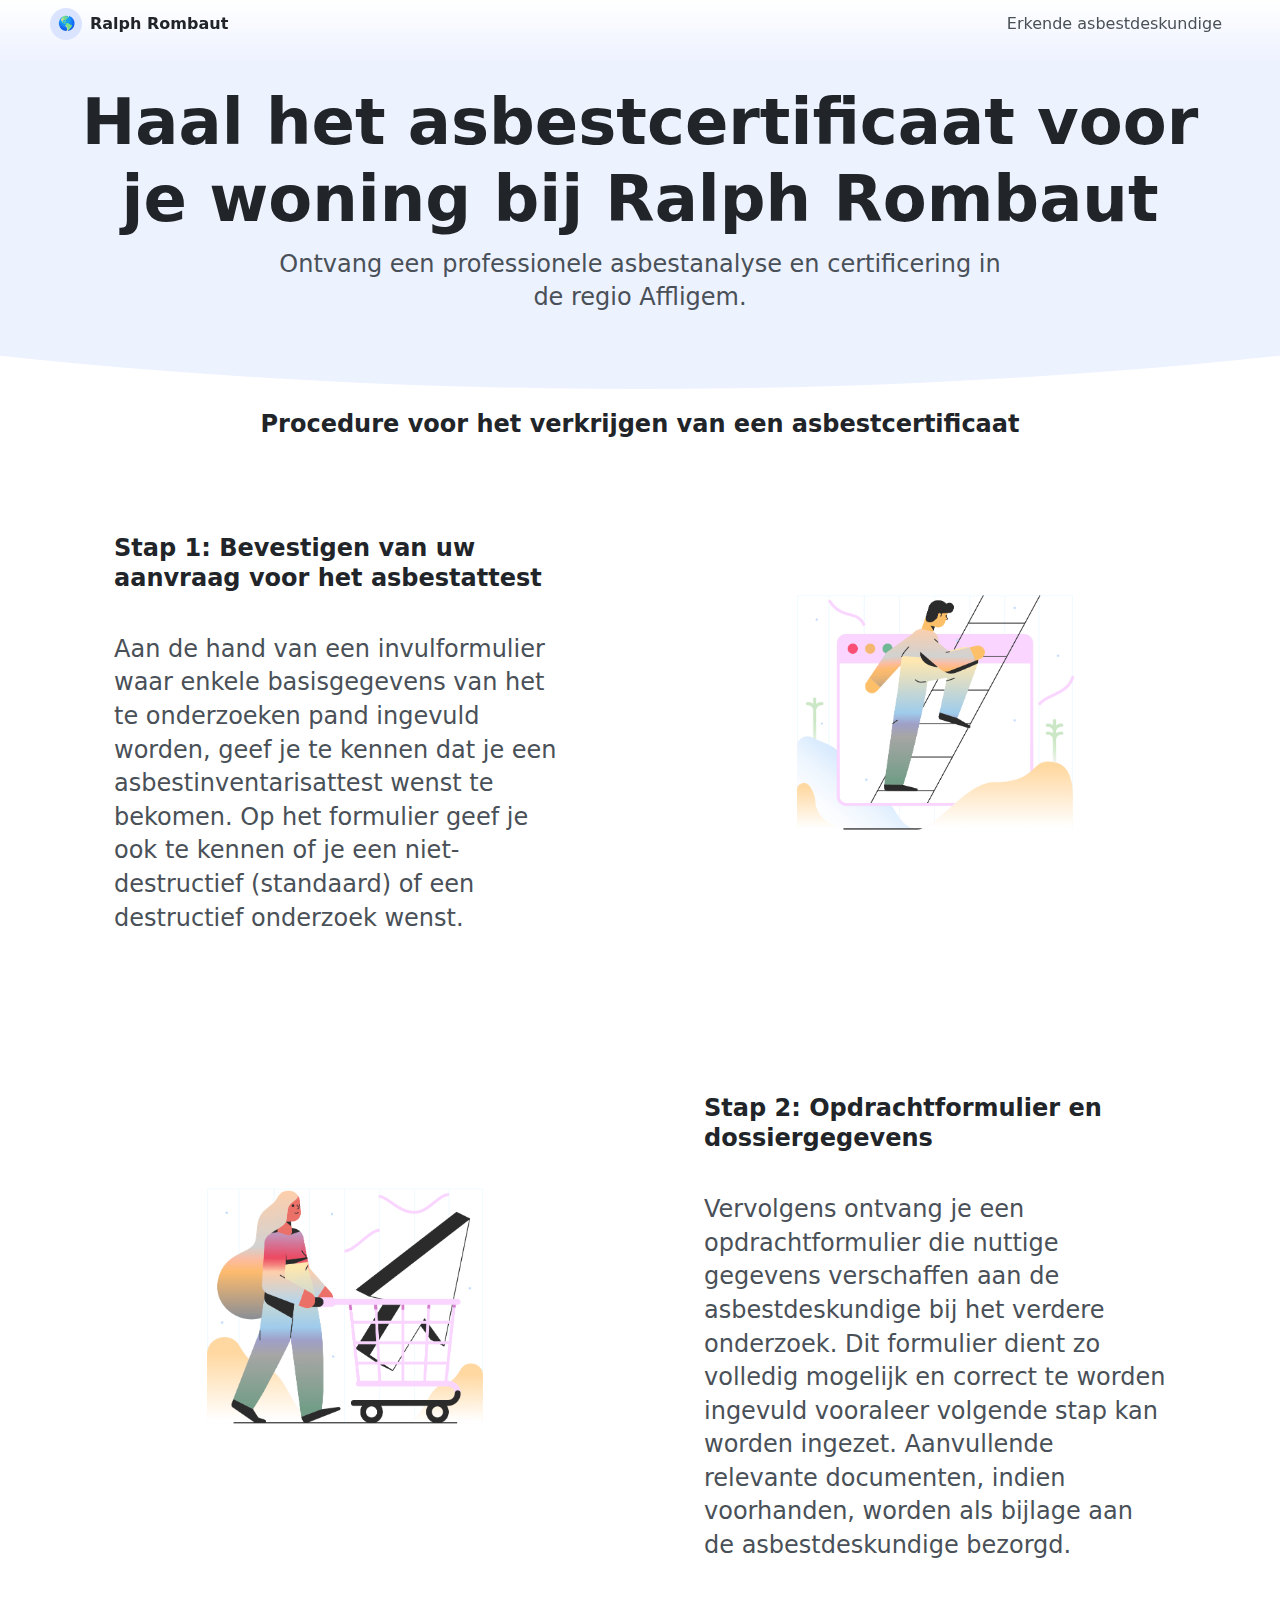
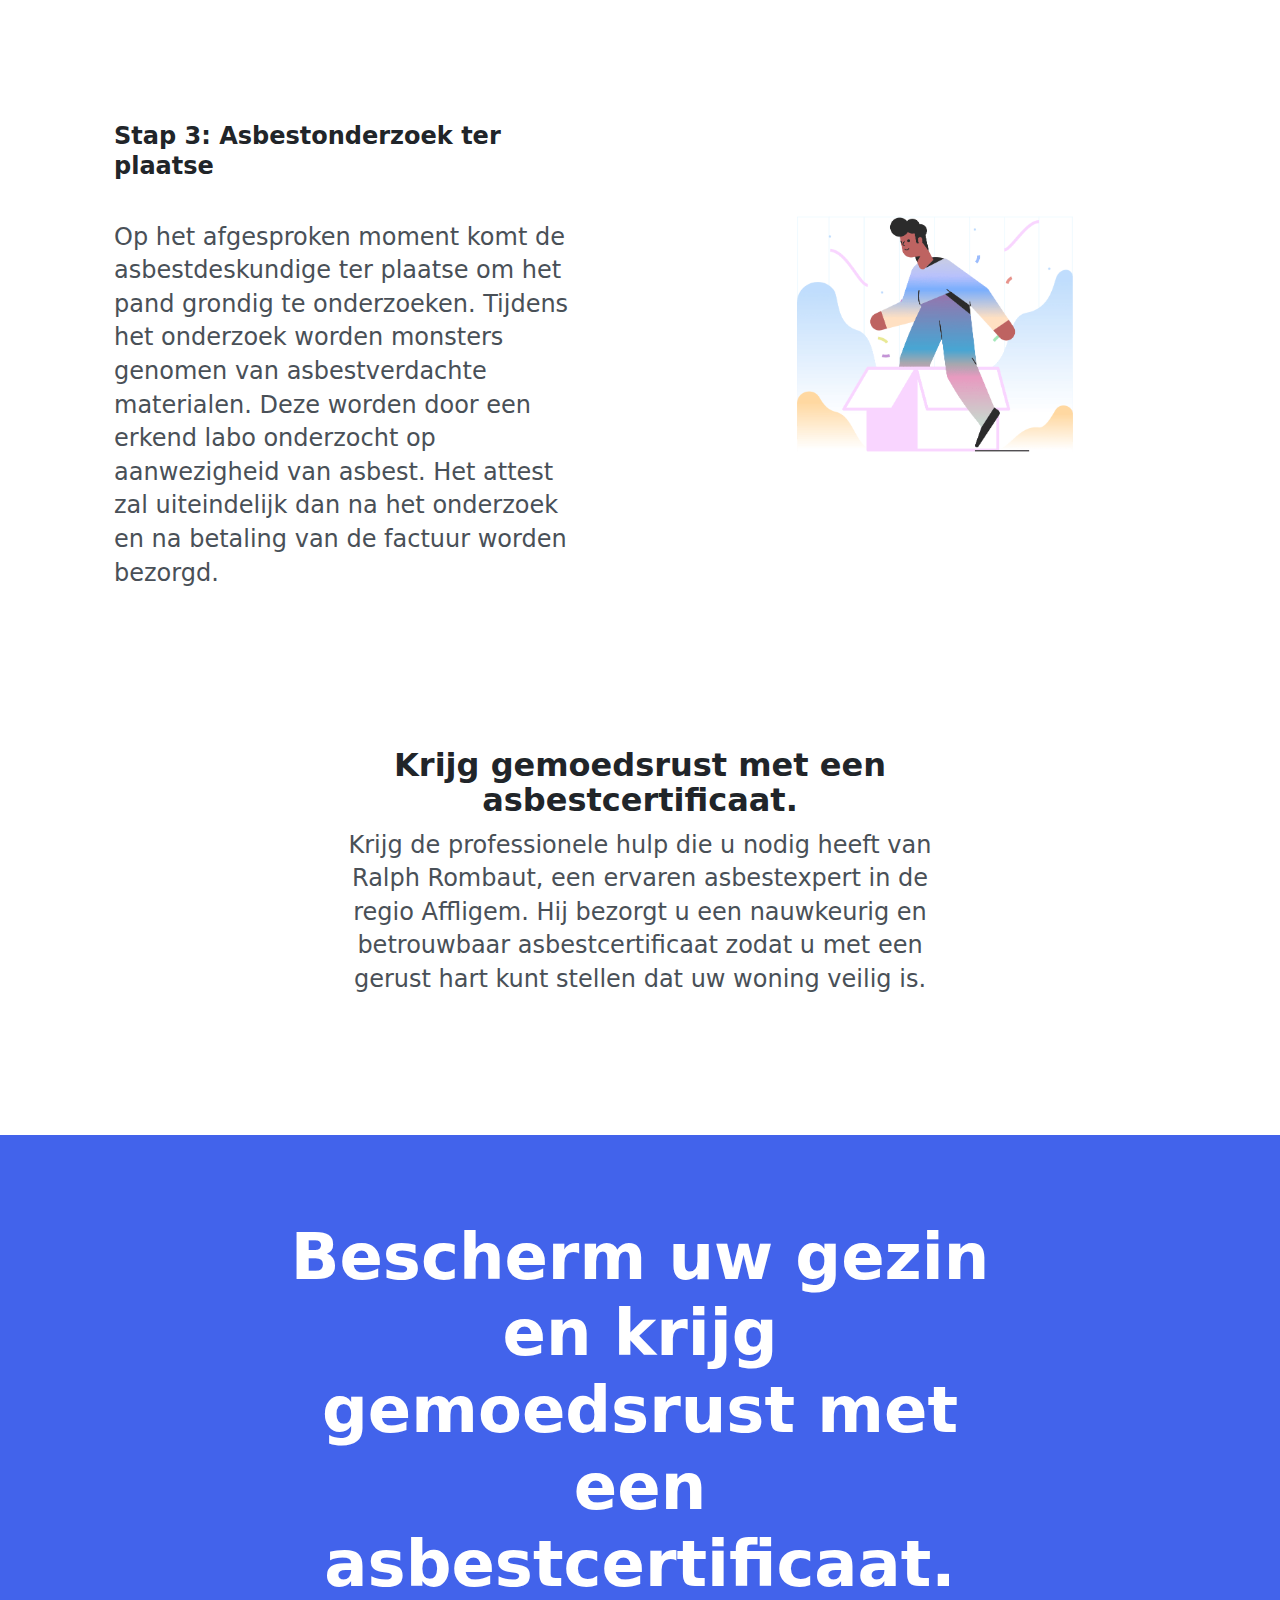
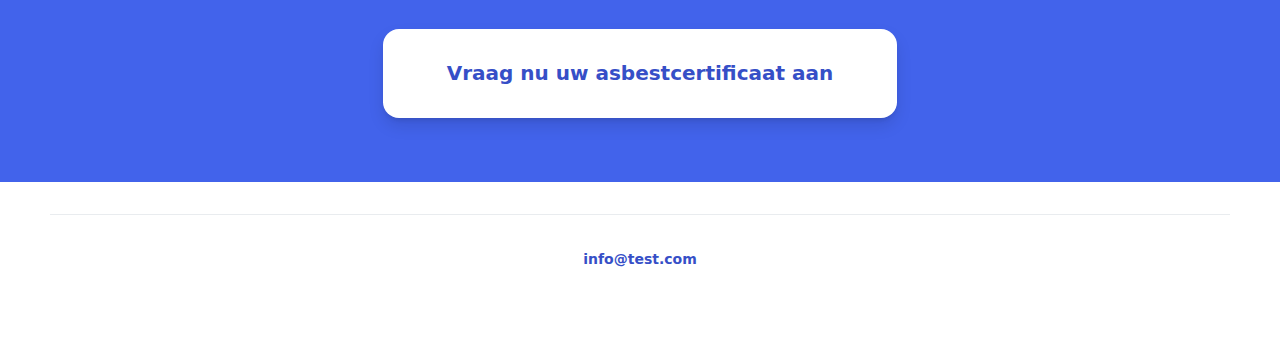
==== commit 79520fbe: "Some small fixes" ====
--- a/index.html
+++ b/index.html
@@ -43,7 +43,7 @@
     </script>
     <link href="./images/favicon.png" rel="shortcut icon" type="image/x-icon" />
     <link href="./images/webclip.png" rel="apple-touch-icon" />
-    <script src="js/feather.js"></script>
+    <script src="./js/feather.js"></script>
   </head>
   <body>
     <header class="nav">
@@ -67,7 +67,7 @@
         <div class="row">
           <div class="column align-center">
             <h1 class="test-giga text-center">
-              Haal het asbestcertificaat voor je woning bij Ralph Rombaut.
+              Haal het asbestcertificaat voor je woning bij Ralph Rombaut
             </h1>
             <p class="text-lg text-center max-w-lg">
               Ontvang een professionele asbestanalyse en certificering in de
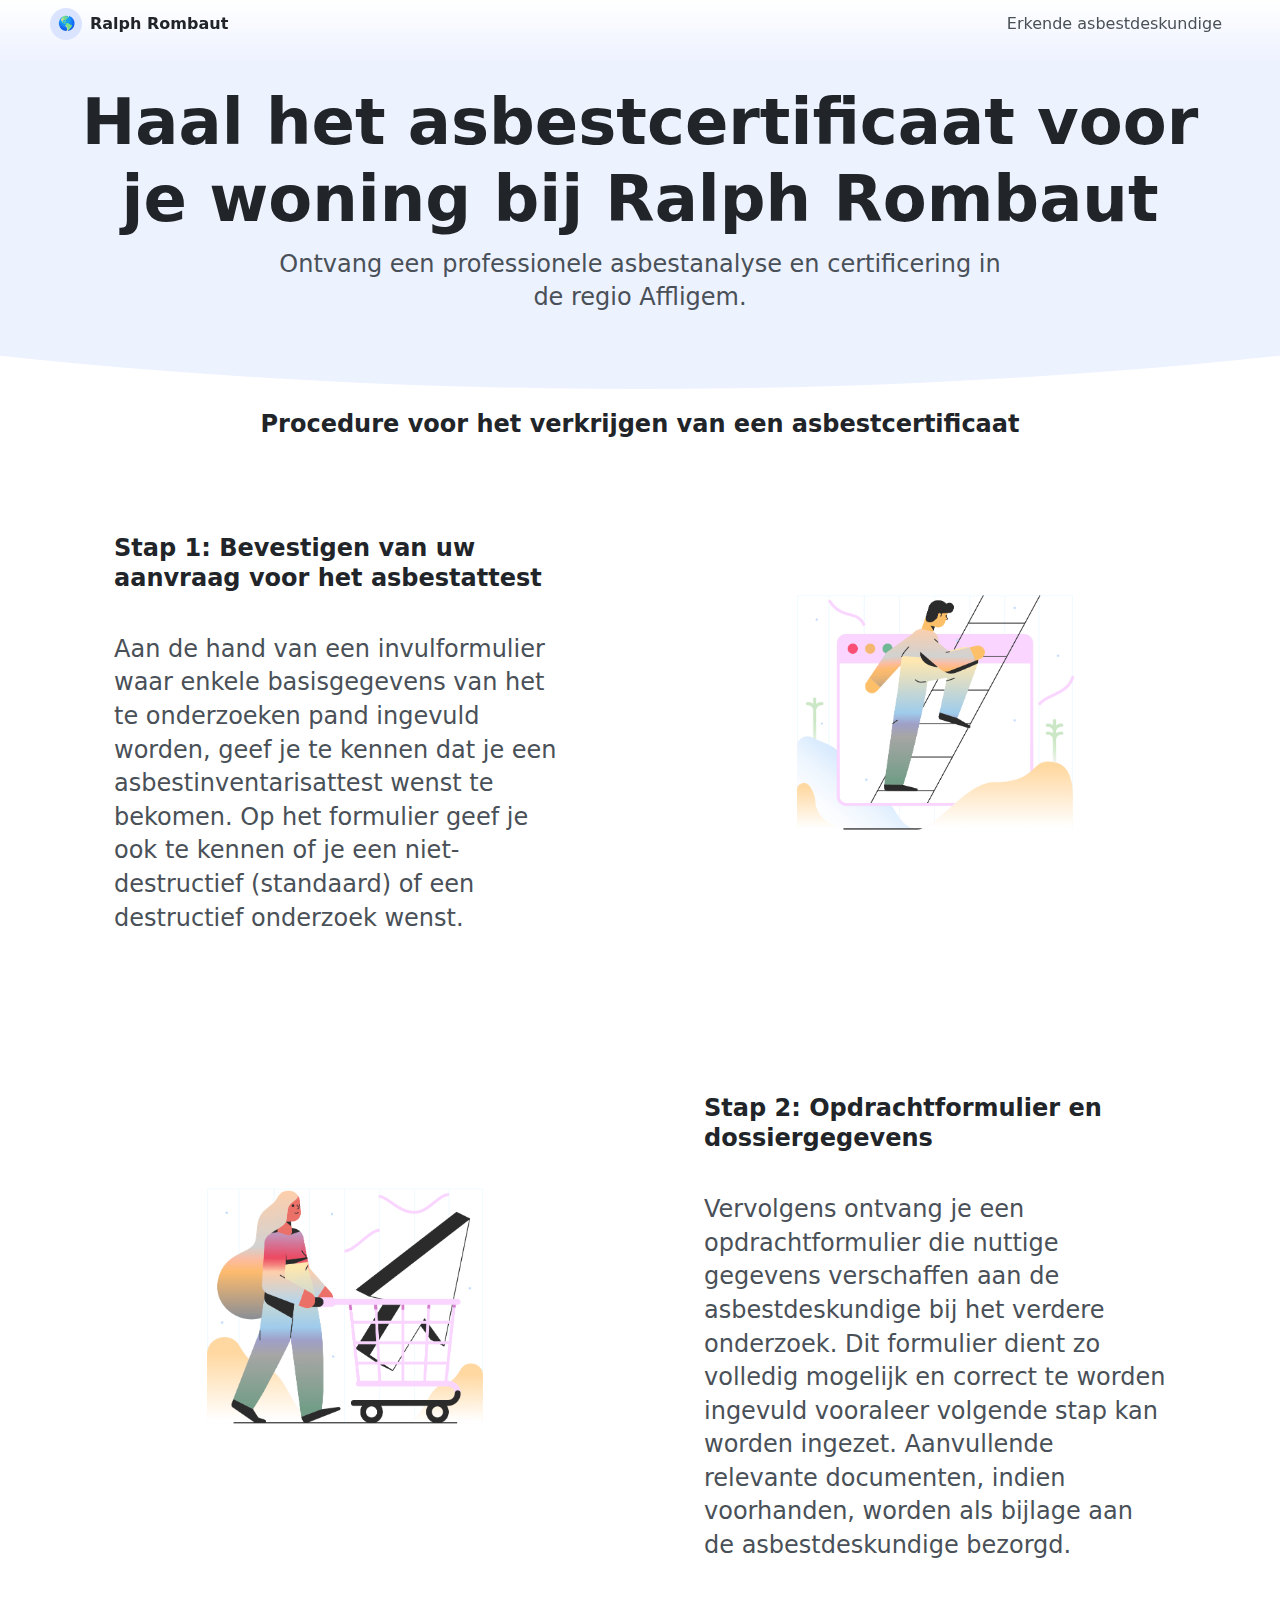
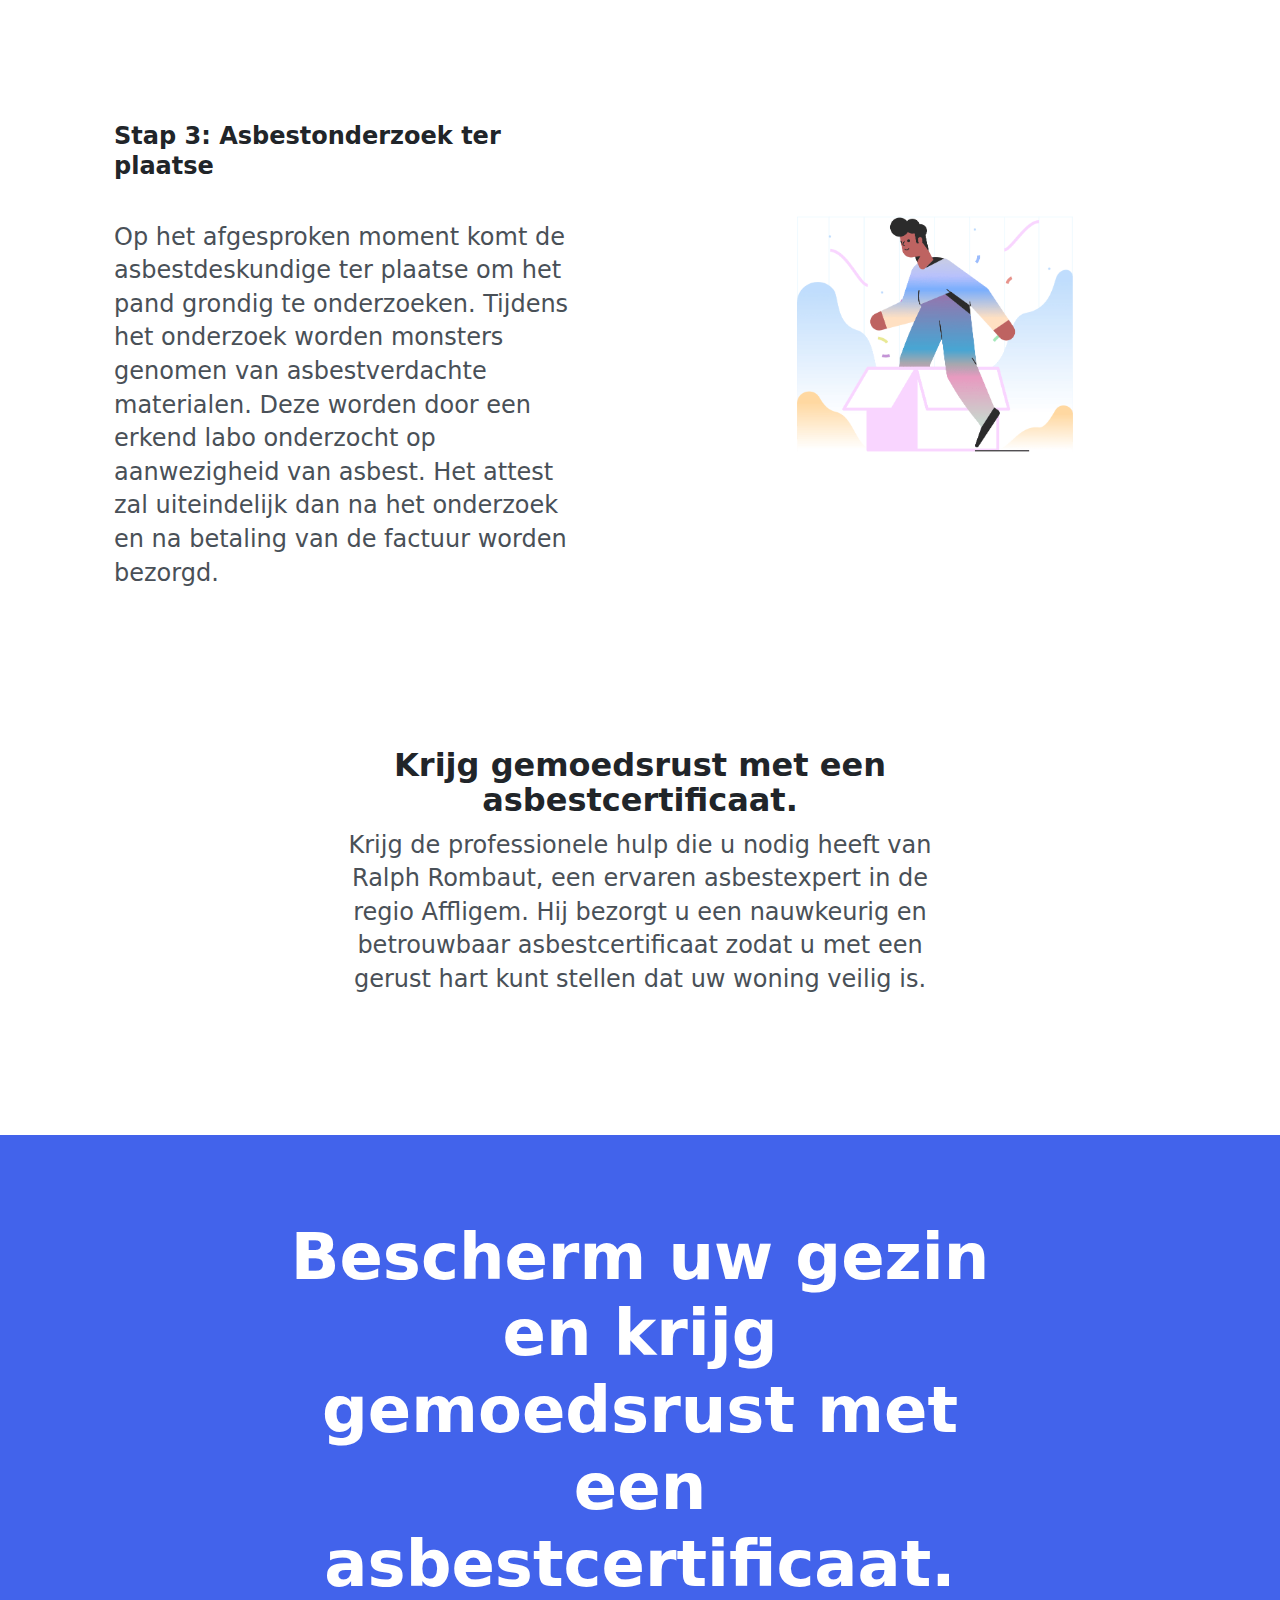
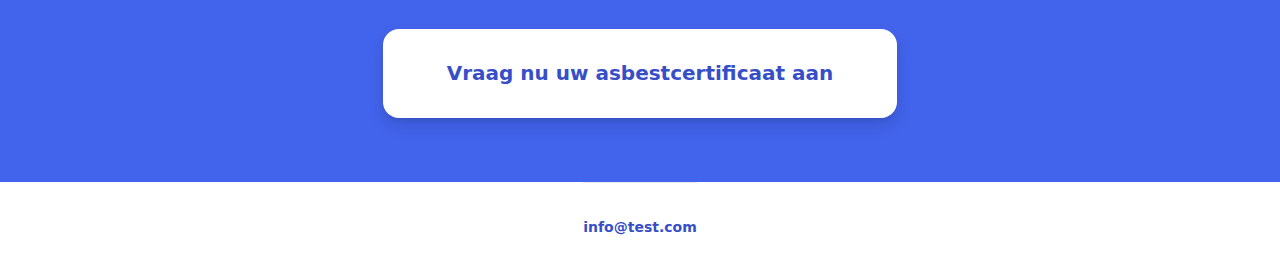
==== commit a5c934ee: "Small update" ====
--- a/index.html
+++ b/index.html
@@ -199,8 +199,8 @@
       </div>
     </div>
     <div class="section pb-2xl-m">
-      <div class="container mb-2xl">
-        <div class="border-t mt-xl">
+      <div class="mb-xl">
+        <div class="border-t mt-l">
           <div class="row mt-xl v-l">
             <div class="column align-center">
               <div class="muted text-sm">
@@ -210,7 +210,6 @@
           </div>
         </div>
       </div>
-    </div>
     <script src="./js/jquery.js" type="text/javascript"></script>
     <script src="./js/webflow.js" type="text/javascript"></script>
     <script>
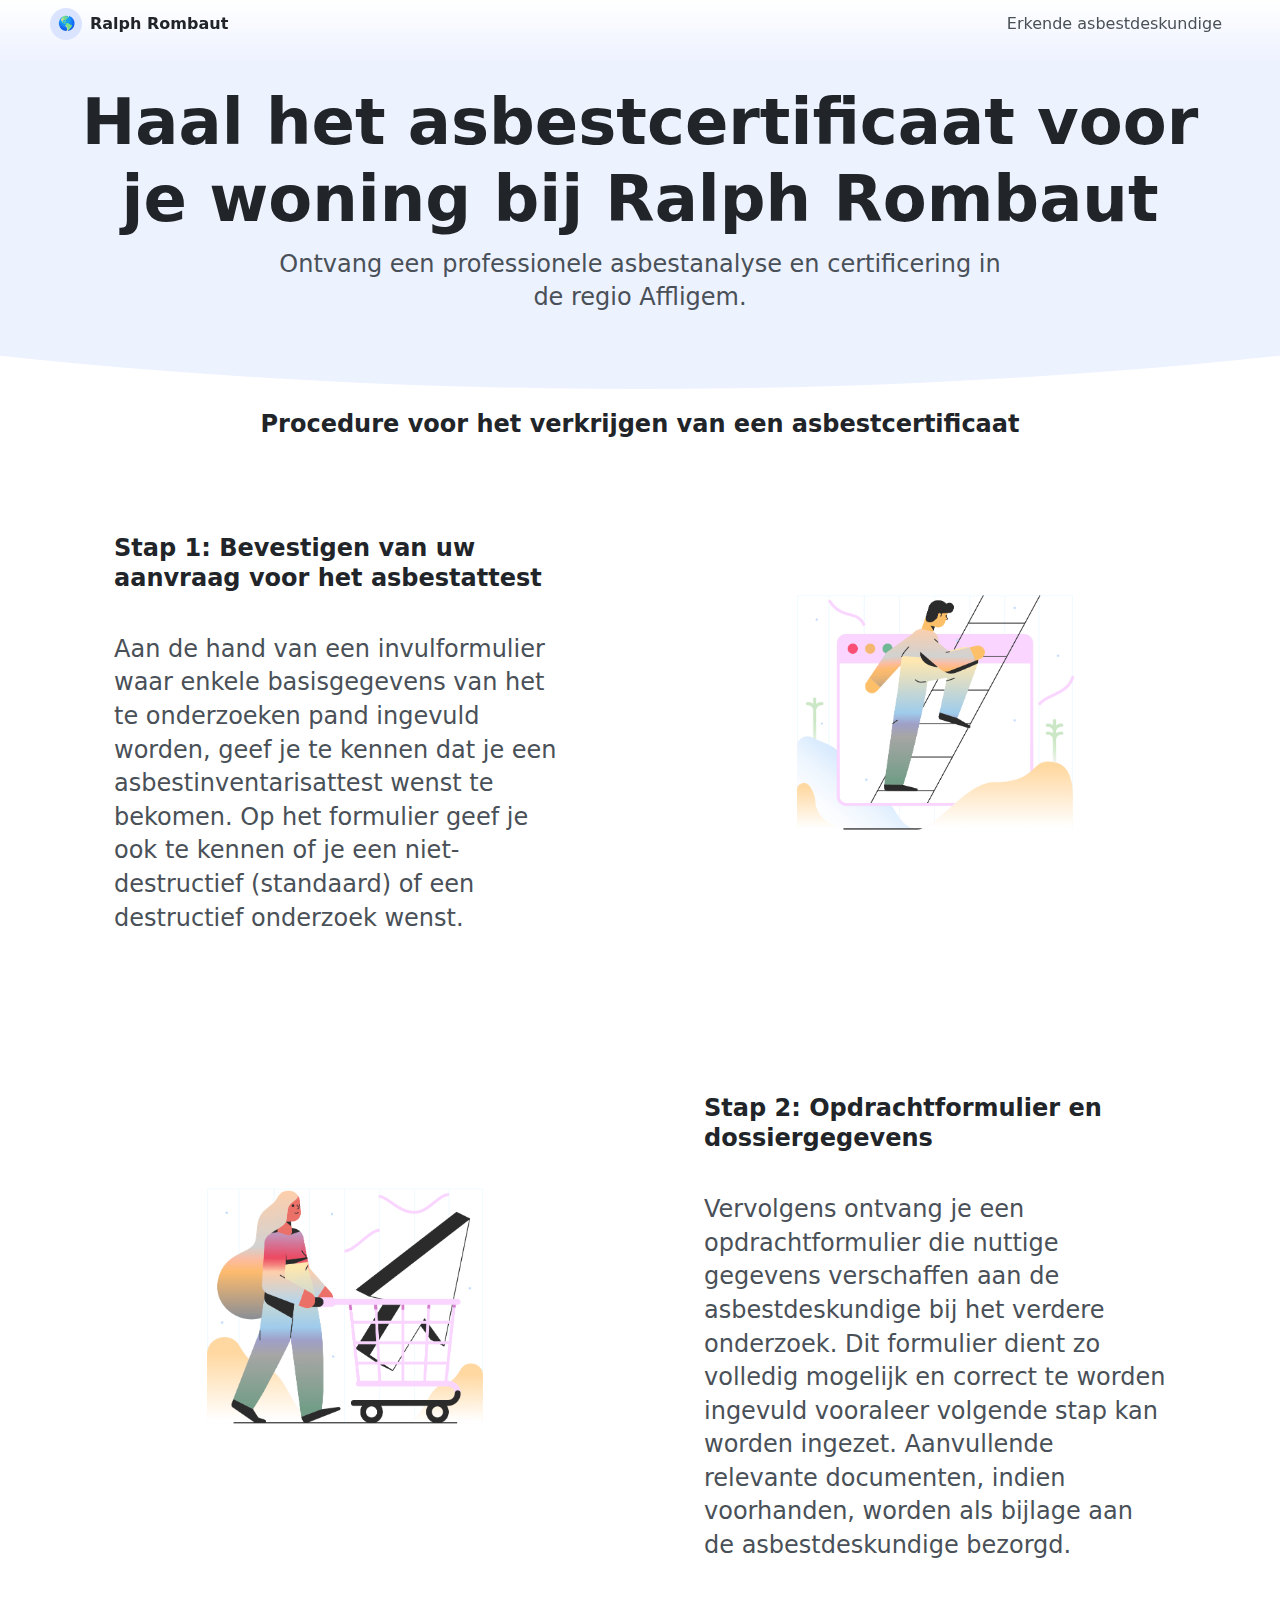
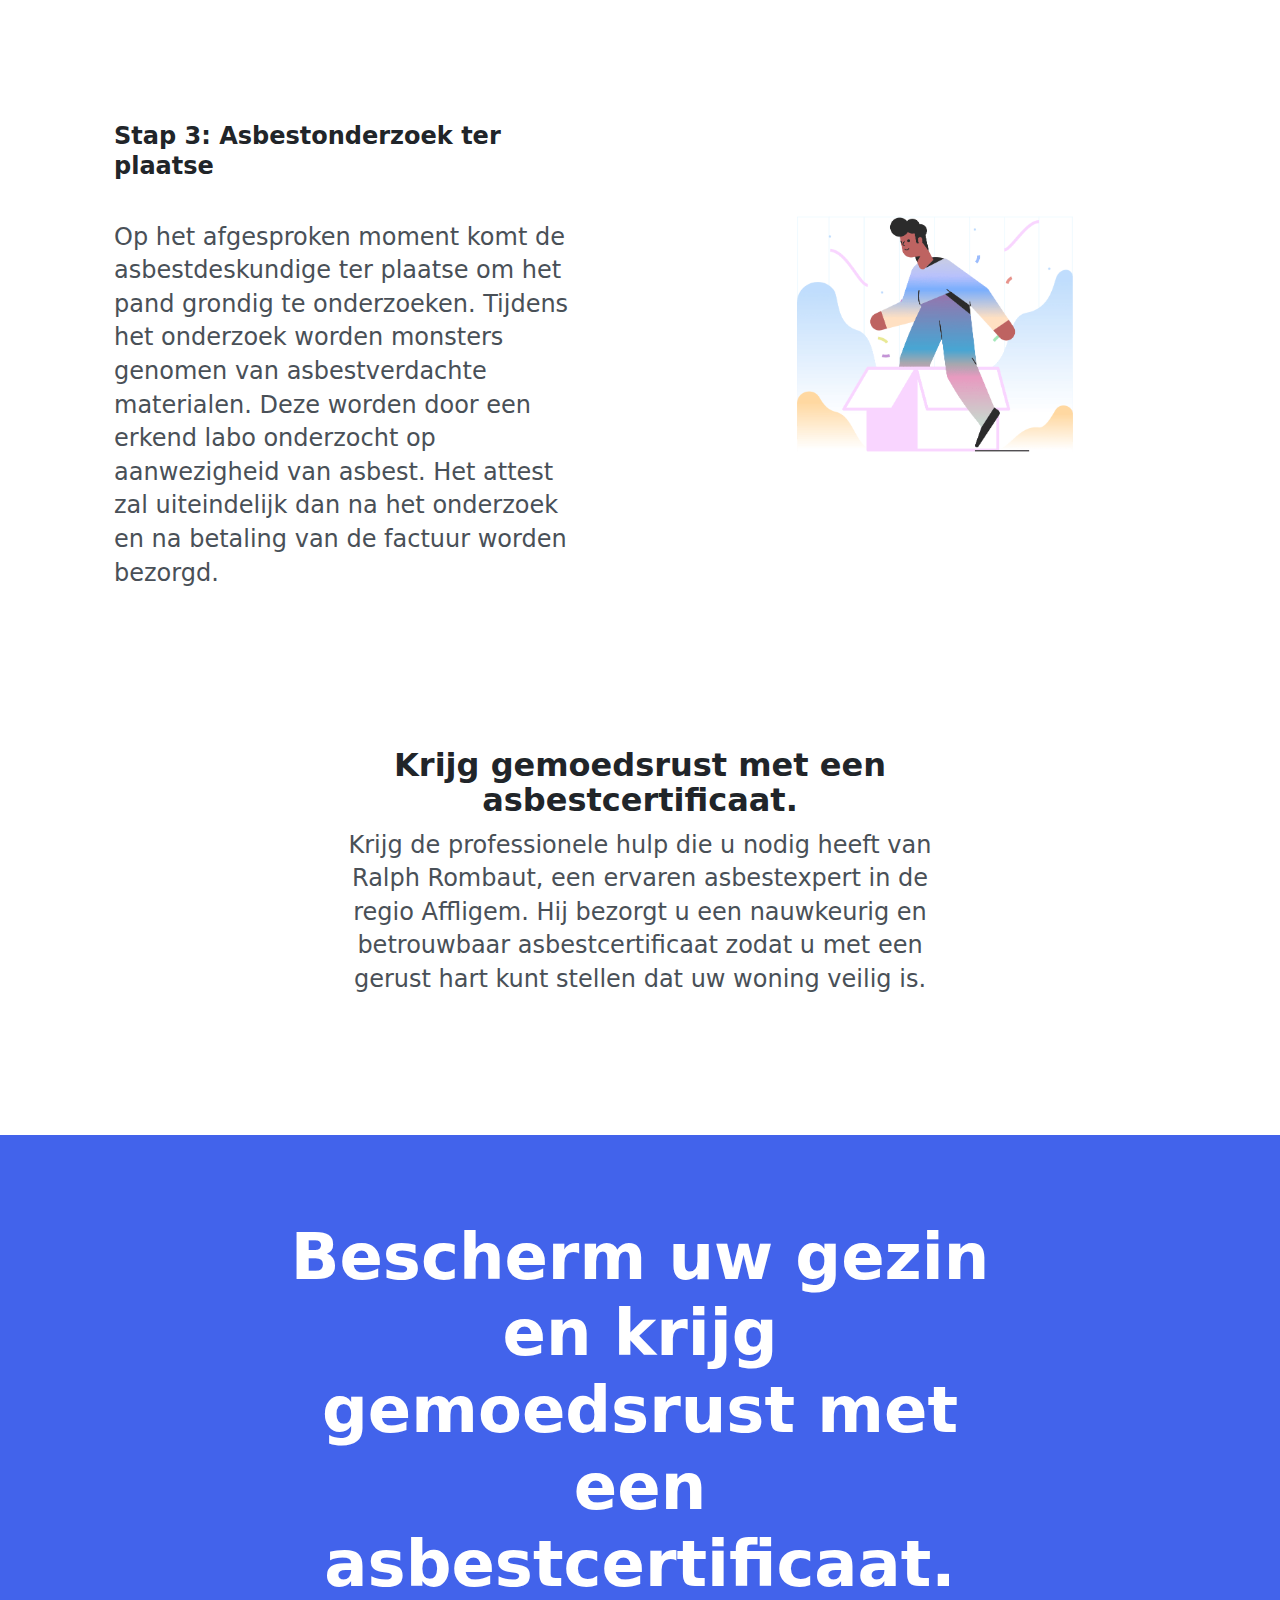
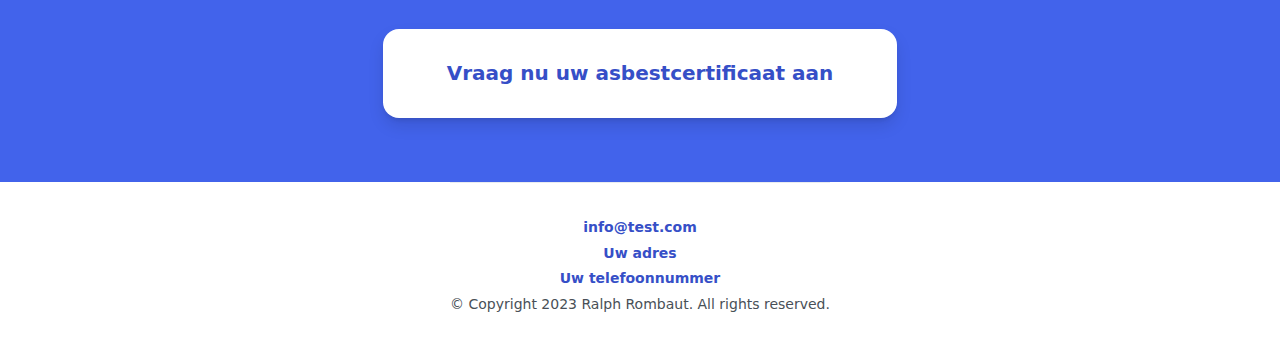
==== commit 7d94e955: "Add address and phone number" ====
--- a/index.html
+++ b/index.html
@@ -198,7 +198,7 @@
         </div>
       </div>
     </div>
-    <div class="section pb-2xl-m">
+    <div class="section pb-2xl-m" style="padding-bottom: 0px !important">
       <div class="mb-xl">
         <div class="border-t mt-l">
           <div class="row mt-xl v-l">
@@ -206,10 +206,36 @@
               <div class="muted text-sm">
                 <a href="mailto: info@test.com">info@test.com</a>
               </div>
+              <div class="muted text-sm">
+                <a
+                  href=""
+                  target="_blank"
+                  rel="noopener noreferrer"
+                  aria-label="Ons adres"
+                  title="Ons adres"
+                  class="transition-colors duration-300 text-indigo-500 hover:text-deep-purple-800"
+                  >Uw adres
+                </a>
+              </div>
+              <div class="muted text-sm">
+                <a
+                  href="tel:"
+                  aria-label="Ons telefoonnummer"
+                  title="Ons"
+                  class="transition-colors duration-300 text-indigo-500 hover:text-deep-purple-800"
+                  >Uw telefoonnummer</a
+                >
+              </div>
+              <div class="max-w-6xl mx-auto grid place-items-center pt-5 pb-10">
+                <p class="text-sm text-gray-700 content-center">
+                  © Copyright 2023 Ralph Rombaut. All rights reserved.
+                </p>
+              </div>
             </div>
           </div>
         </div>
       </div>
+    </div>
     <script src="./js/jquery.js" type="text/javascript"></script>
     <script src="./js/webflow.js" type="text/javascript"></script>
     <script>
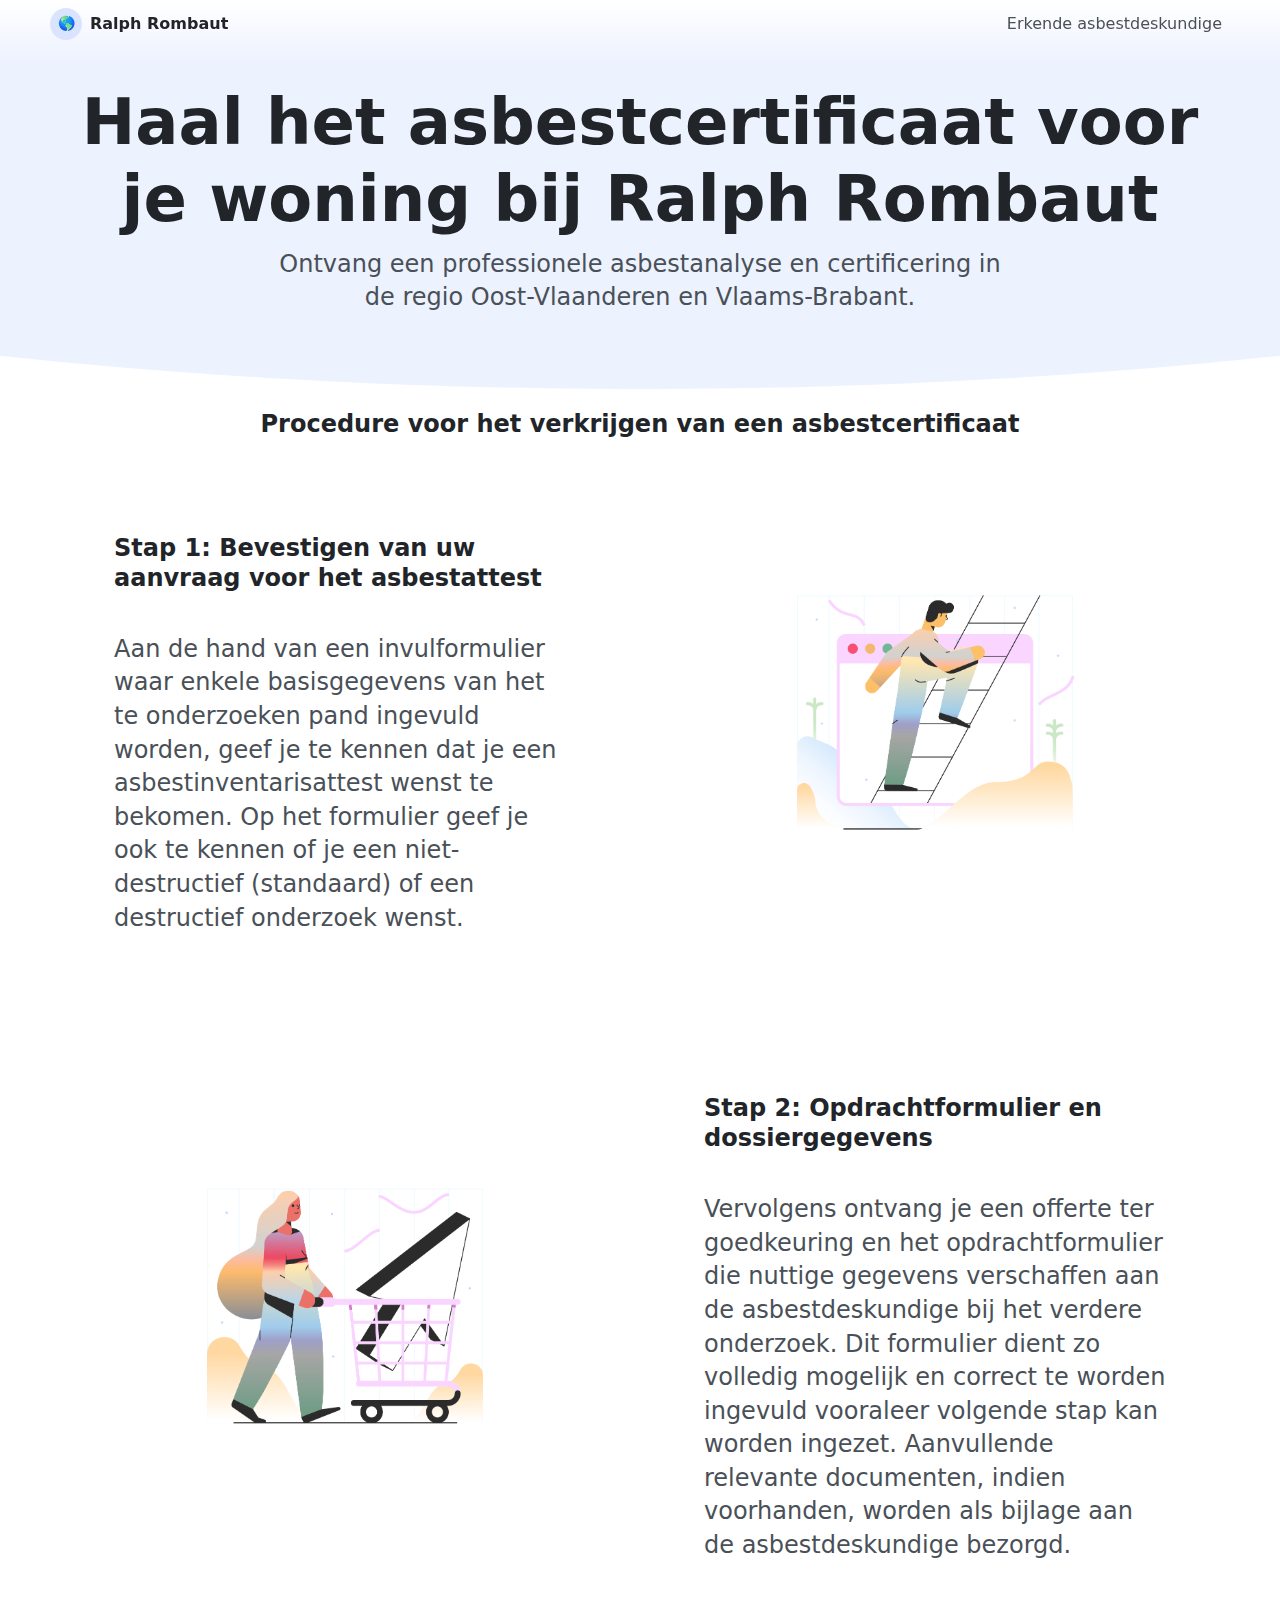
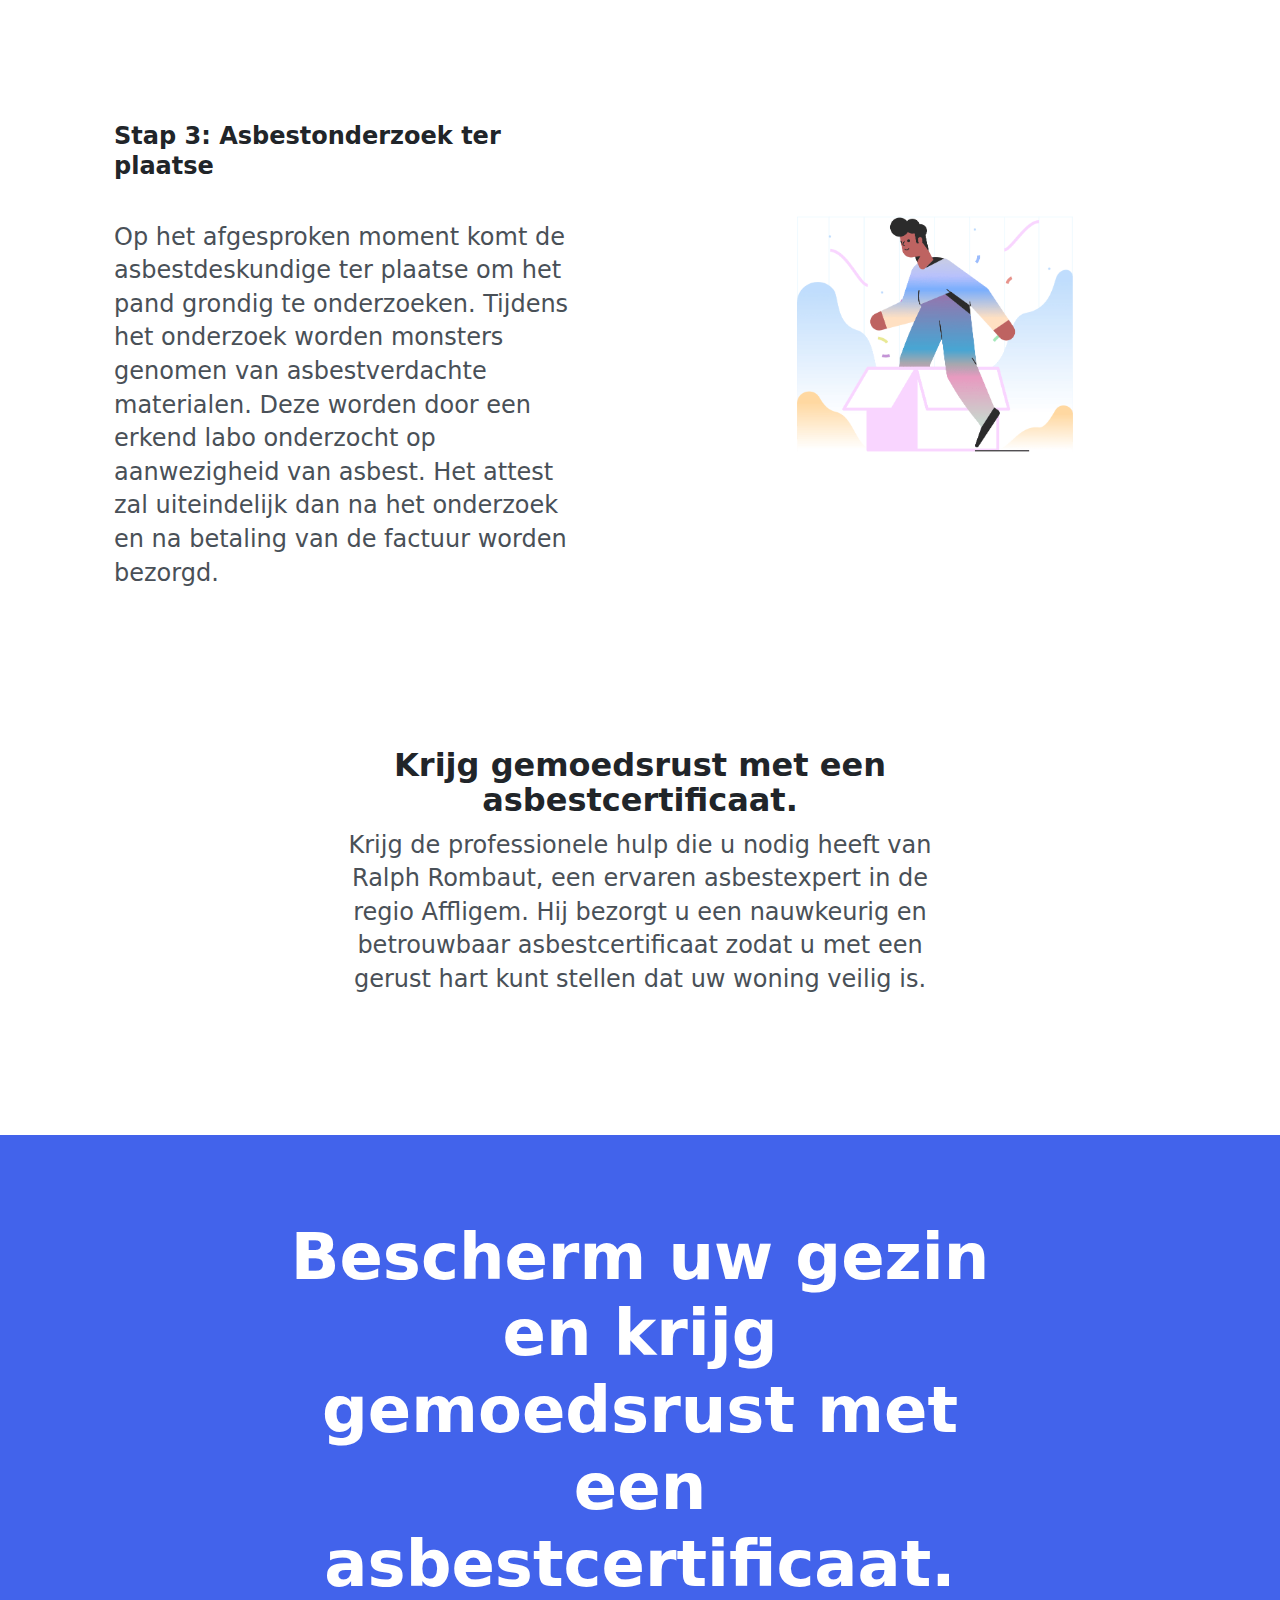
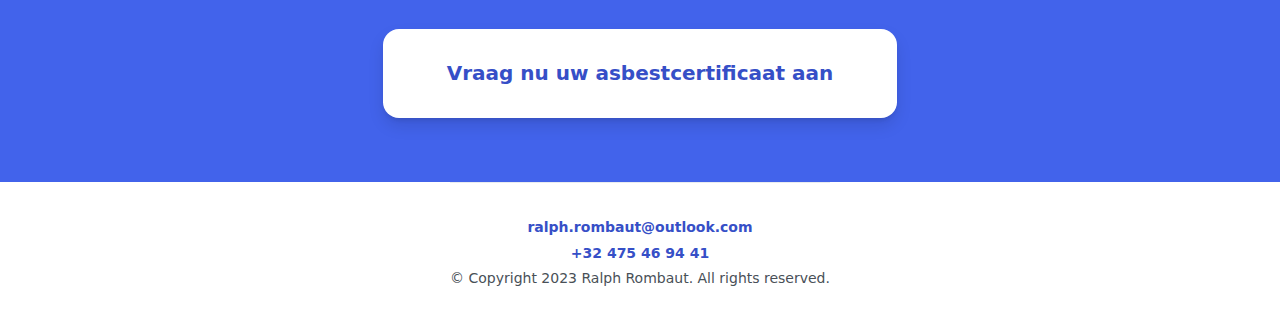
==== commit 8305e92d: "Update website Ralph" ====
--- a/index.html
+++ b/index.html
@@ -71,7 +71,7 @@
             </h1>
             <p class="text-lg text-center max-w-lg">
               Ontvang een professionele asbestanalyse en certificering in de
-              regio Affligem.
+              regio Oost-Vlaanderen en Vlaams-Brabant.
             </p>
           </div>
         </div>
@@ -128,12 +128,12 @@
             </h3>
             <h2 class="max-w-lg"></h2>
             <p class="text-lg">
-              Vervolgens ontvang je een opdrachtformulier die nuttige gegevens
-              verschaffen aan de asbestdeskundige bij het verdere onderzoek. Dit
-              formulier dient zo volledig mogelijk en correct te worden ingevuld
-              vooraleer volgende stap kan worden ingezet. Aanvullende relevante
-              documenten, indien voorhanden, worden als bijlage aan de
-              asbestdeskundige bezorgd.
+              Vervolgens ontvang je een offerte ter goedkeuring en het
+              opdrachtformulier die nuttige gegevens verschaffen aan de
+              asbestdeskundige bij het verdere onderzoek. Dit formulier dient zo
+              volledig mogelijk en correct te worden ingevuld vooraleer volgende
+              stap kan worden ingezet. Aanvullende relevante documenten, indien
+              voorhanden, worden als bijlage aan de asbestdeskundige bezorgd.
             </p>
           </div>
           <div class="column align-center p-2xl">
@@ -204,9 +204,11 @@
           <div class="row mt-xl v-l">
             <div class="column align-center">
               <div class="muted text-sm">
-                <a href="mailto: info@test.com">info@test.com</a>
-              </div>
-              <div class="muted text-sm">
+                <a href="mailto:ralph.rombaut@outlook.com"
+                  >ralph.rombaut@outlook.com</a
+                >
+              </div>
+              <!-- <div class="muted text-sm">
                 <a
                   href=""
                   target="_blank"
@@ -214,16 +216,16 @@
                   aria-label="Ons adres"
                   title="Ons adres"
                   class="transition-colors duration-300 text-indigo-500 hover:text-deep-purple-800"
-                  >Uw adres
-                </a>
-              </div>
+                  >Adres</a
+                >
+              </div> -->
               <div class="muted text-sm">
                 <a
-                  href="tel:"
+                  href="tel:+32 475 46 94 41"
                   aria-label="Ons telefoonnummer"
                   title="Ons"
                   class="transition-colors duration-300 text-indigo-500 hover:text-deep-purple-800"
-                  >Uw telefoonnummer</a
+                  >+32 475 46 94 41</a
                 >
               </div>
               <div class="max-w-6xl mx-auto grid place-items-center pt-5 pb-10">
